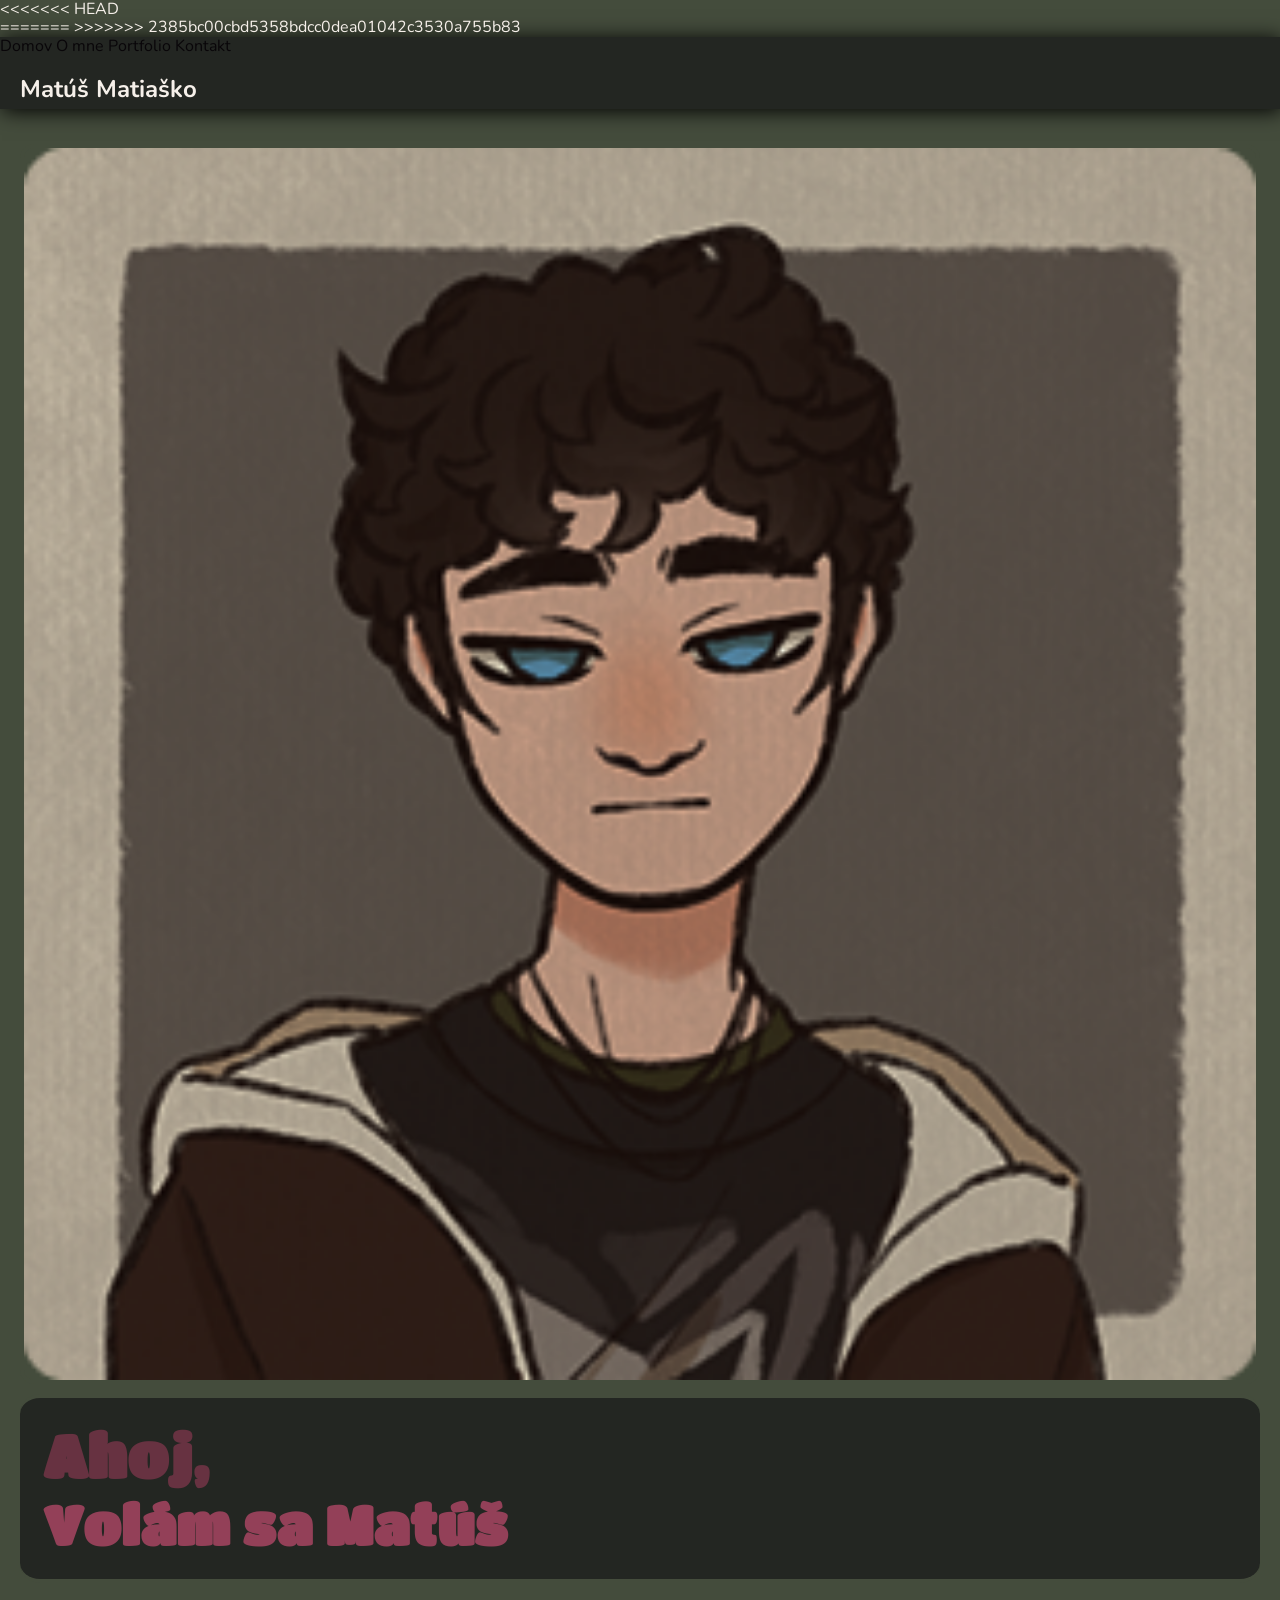
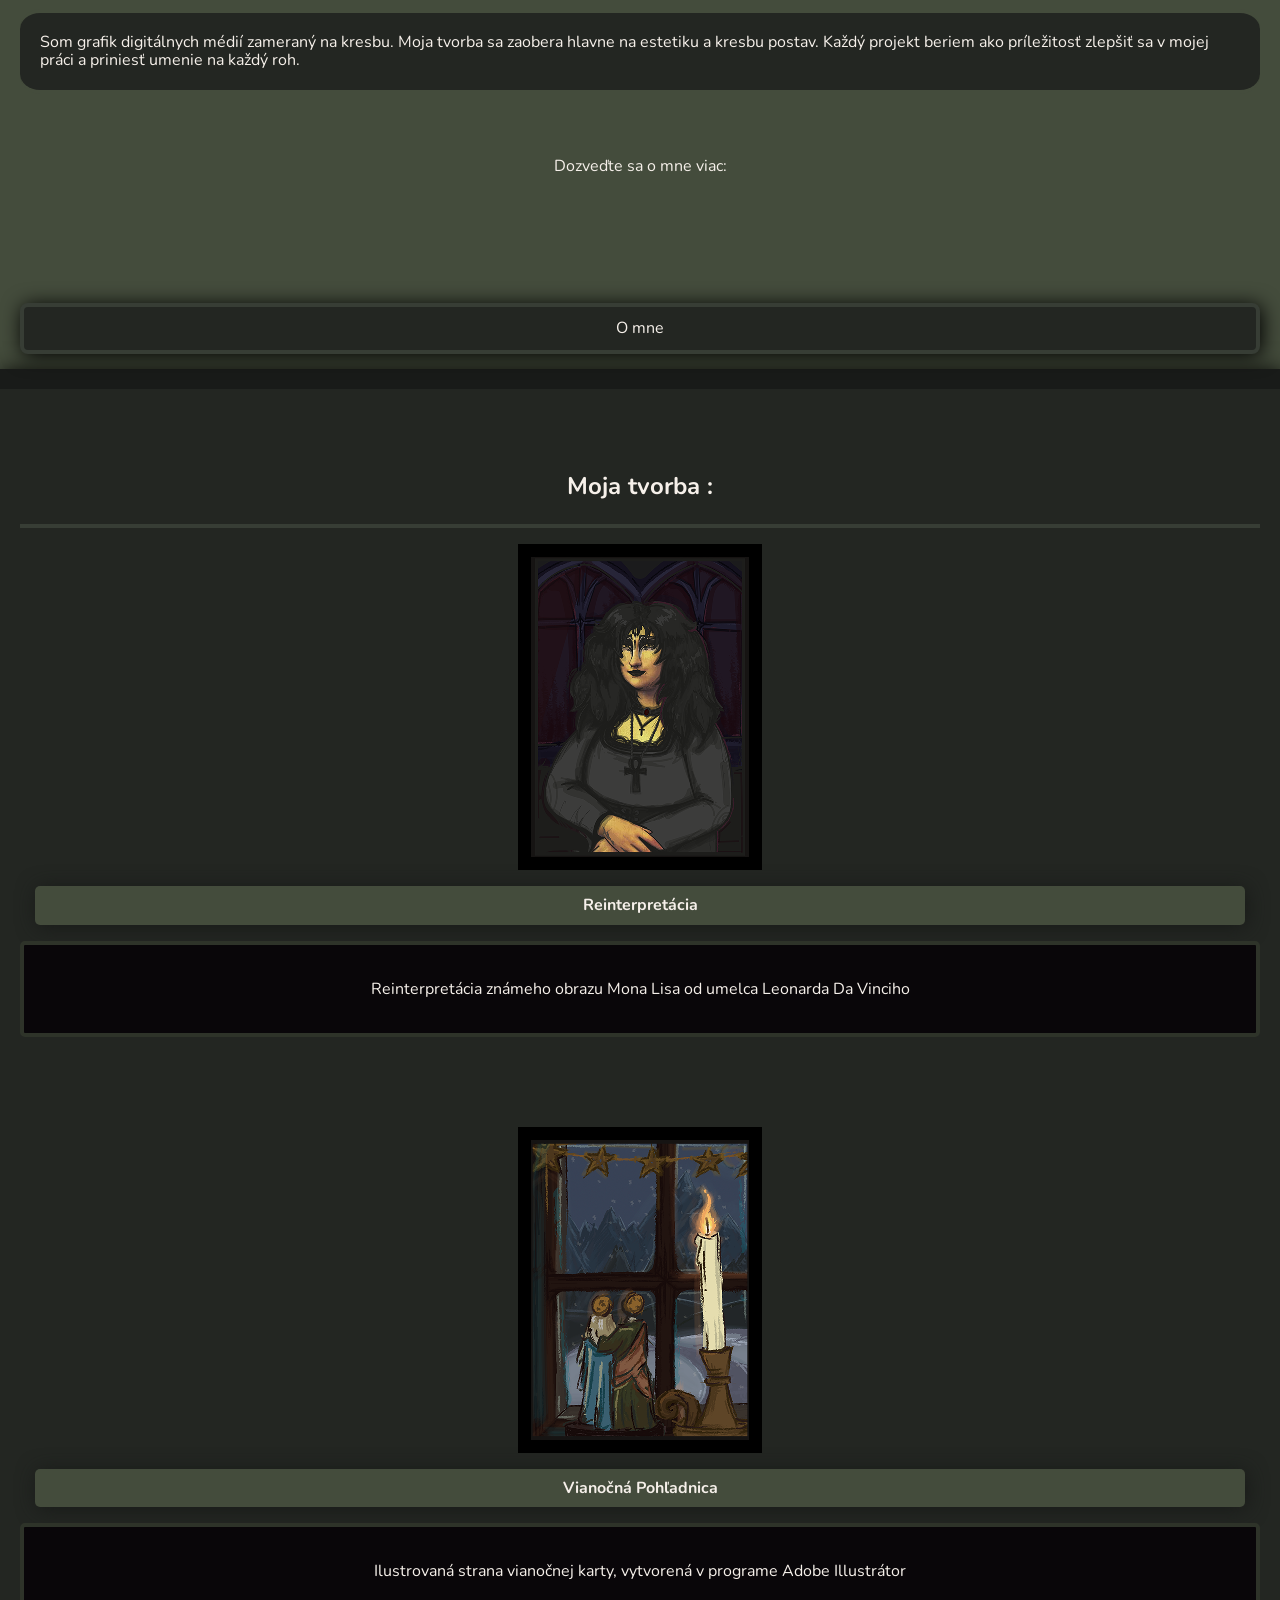
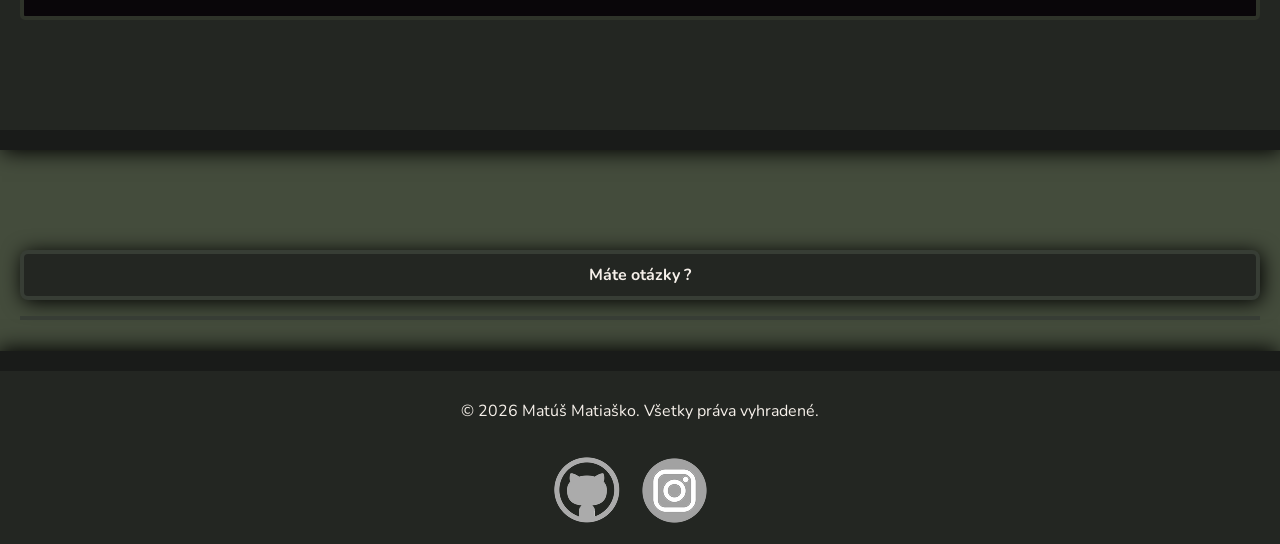
==== index.html @ 7e921ec2 "." ====
<!DOCTYPE html>
<html lang="en">
<head>
    <meta charset="UTF-8">
    <meta name="viewport" content="width=device-width, initial-scale=1.0">
    <title>Portfólio</title>
    <link rel="stylesheet" href="assets/css/style.css">
    <link rel="stylesheet" href="assets/css/normalize.css">
</head>
<body>
<<<<<<< HEAD
<section class="margin_sekcia"></section>
=======

>>>>>>> 2385bc00cbd5358bdcc0dea01042c3530a755b83
<!--=========================================================================-->
    <header>
        <a href="index.html">Domov</a>
        <a href="o_mne.html">O mne</a>
        <a href="portfolio.html">Portfolio</a>
        <a href="kontakt.html">Kontakt</a>
        <h1 class="header_logo">Matúš Matiaško</h1>
    </header>
<!--=========================================================================-->
<!--=========================================================================-->
<section class="margin">
    <section id="sekcia_1">
        <div class="sekcia_1_div">
            
            <img id="pfp" src="assets/images/download20260403190215 2.png" alt="pfp">
            <section class="text_hlavny">
                <h2 class="hlavny_text_1">Ahoj,</h2>
                <h3 class="hlavny_text_2">Volám sa Matúš</h3>
            </section>
            <p class="text_o_mne">Som grafik digitálnych médií zameraný na  kresbu. Moja tvorba sa zaobera hlavne na estetiku a kresbu postav. Každý projekt beriem ako príležitosť zlepšiť sa v mojej práci a priniesť umenie na každý roh.</p>
            
        </div>
    </section>
</section>
    <section class="flex_sekcia">
        <p class="o_mne_text">Dozveďte sa o mne viac:</p>
        <a class="o_mne_button" href="o_mne.html">O mne</a>
    </section>
<!--=========================================================================-->
<!--=========================================================================-->
<section id="sekcia_2">
    <div sekcia_2_div>
        <p id="moja_tvorba"><b>Moja tvorba :</b></p>
        <p class="border_bottom"></p>
        <img class="text_obrazok" src="assets/images/2 2.png" alt="">
        <p class="P_text_nadpis"><b>Reinterpretácia</b></p>
        <p class="P_text">Reinterpretácia známeho obrazu Mona Lisa od umelca Leonarda Da Vinciho</p>
        <img class="text_obrazok" src="assets/images/3 2.png" alt="">
        <p class="P_text_nadpis"><b>Vianočná Pohľadnica</b></p>
        <p class="P_text">Ilustrovaná strana vianočnej karty, vytvorená v programe Adobe Illustrátor</p>
    </div>
</section>
<!--=========================================================================-->
<!--=========================================================================-->
<section class="flex_sekcia">
    <a id="otazky" href="kontakt.html"><b>Máte otázky ?</b></a>
    <p class="border_bottom"></p>
</section>
<!--=========================================================================-->
<!--=========================================================================-->
    <footer>
        <p id="copyright">© 2026 Matúš Matiaško. Všetky práva vyhradené.</p>
        <class id="footer_imgs">
            <img src="assets/images/image 8.png" alt="">
            <img src="assets/images/instagram-logo-instagram-icon-transparent-free-png 2.png" alt="">
        </class>
    </footer>
<!--=========================================================================-->
<!--=========================================================================-->
</body>
</html>
---- assets/css/style.css ----
@import url('https://fonts.googleapis.com/css2?family=Nunito:ital,wght@0,200..1000;1,200..1000&family=Titan+One&display=swap');
/*============================================================================*/
:root{
    --farba_textu:          #F6F0EA;
    --farba_pozadia:        #090609;
    --farba_primarna:       #444C3C;
    --farba_primarna_2:     #5A6A58;
    --farba_primarna_3:     #232622;
    --farba_akcent:         #673241;
    --farba_akcent_2:       #934058;
    --farba_border:         #2e3329;
}
/*============================================================================*/
body{
    background-color: var(--farba_pozadia);
    color: var(--farba_textu);
    font-family: Nunito;
    margin: 0px;
}
.margin{
    margin: 20px;
}

.header_logo{
    font-family: Nunito;
    margin-bottom: 2px;
    font-size: x-large;
    padding: 5px;
    padding-left: 20px;

}
a{
    text-decoration: none;
    color: var(--farba_pozadia);
    font-family: Nunito;
}
header{
    background-color: var(--farba_primarna_3);
    margin: 0px;
    box-shadow: 2px 2px 20px black;
}
/*============================================================================*/
.sekcia_1_div{
    display: flex;
    flex-direction: column;
    border-bottom: var(--farba_primarna) 4px solid;
}
#pfp{
    margin-top: 15px;
    border: var(--farba_primarna) 4px solid;
    border-radius: 14px;
}
.text_hlavny{
    margin-top: 10px;
    margin-bottom: 10px;
    border-radius: 20px;
    padding: 20px;
    background-color: var(--farba_primarna_3);
    border-top: var(--farba_primarna) solid 4px;
    border-bottom: var(--farba_primarna) 4px solid;
}
.hlavny_text_1{
    color: var(--farba_akcent);
    font-family: Titan One;
    font-size: 60px;
    margin: 3px;
}
.hlavny_text_2{
    color: var(--farba_akcent_2);
    font-family: Titan One;
    font-size: 55px;
    margin: 3px;
}
.text_o_mne{
    background-color: var(--farba_primarna_3);
    padding: 20px;
    border-radius: 20px;
    margin-bottom: 15px;
    border-top: var(--farba_primarna) solid 4px;
    border-bottom: var(--farba_primarna) 4px solid;
}
.o_mne_text{
    padding: 8px;  
    text-align: center;
    border-bottom: var(--farba_primarna) 4px solid;

}
.o_mne_button{
    color: var(--farba_textu);
    text-align: center;
    background-color: var(--farba_primarna_3);
    border: 4px solid #373D35;
    padding: 12px;
    margin-bottom: 15px;
    border-radius: 8px;
    display: inline-block;
    margin-top: 100px;
    box-shadow: 2px 2px 20px black;
}
/*============================================================================*/
/*============================================================================*/
#moja_tvorba{
    padding-top: 40px;
    text-align: center;
    font-size: x-large;
}
#sekcia_2{
    border-top: #191b19 solid 20px;
    background-color: var(--farba_primarna_3);
    padding: 20px;
    margin: 0px;
    border-bottom: #191b19 solid 20px;
    box-shadow: 2px 2px 20px black;
}
.P_text{
    text-align: center;
    background-color: var(--farba_pozadia);
    padding: 20px;
    border-radius: 5px;
    padding-top: 35px;
    padding-bottom: 35px;
    border: var(--farba_border) solid 4px;
    margin-bottom: 90px;
}
.P_text_nadpis{
    text-align: center;
    align-items: center;
    background-color: var(--farba_primarna);
    padding: 10px;
    border-radius: 5px;
    margin-left: 15px;
    margin-right: 15px;
    box-shadow: 2px 2px 20px #181a18;
}
.text_obrazok{
    display: block;
    margin-left: auto;
    margin-right: auto;
}
/*============================================================================*/
/*============================================================================*/
#otazky{
    color: var(--farba_textu);
    text-align: center;
    background-color: var(--farba_primarna_3);
    border: 4px solid #373D35;
    padding: 12px;
    border-radius: 8px;
    display: inline-block;
    margin-top: 100px;
    box-shadow: 2px 2px 20px black;
}
/*============================================================================*/
/*============================================================================*/
footer{
    border-top: #191b19 solid 20px;
    margin-top: 15px;
    background-color: var(--farba_primarna_3);
    box-shadow: -2px -2px 20px black;
}
#copyright{
    color: var(--farba_textu);
    text-align: center;
    margin-left: 20px;
    margin-right: 20px;
    padding-top: 15px;
}
#footer_imgs{
    display: flex;
    flex-direction: row;
    justify-content: center;
    align-items: center;
}
/*============================================================================*/
/*============================================================================*/










.border_bottom{
    border-bottom: 4px solid #373D35;
}
.flex_sekcia{
    display: flex;
    flex-direction: column;
    margin-left: 20px;
    margin-right: 20px;
}








@media (min-width: 768px) {
body{
background-color: #444C3C;
}



}
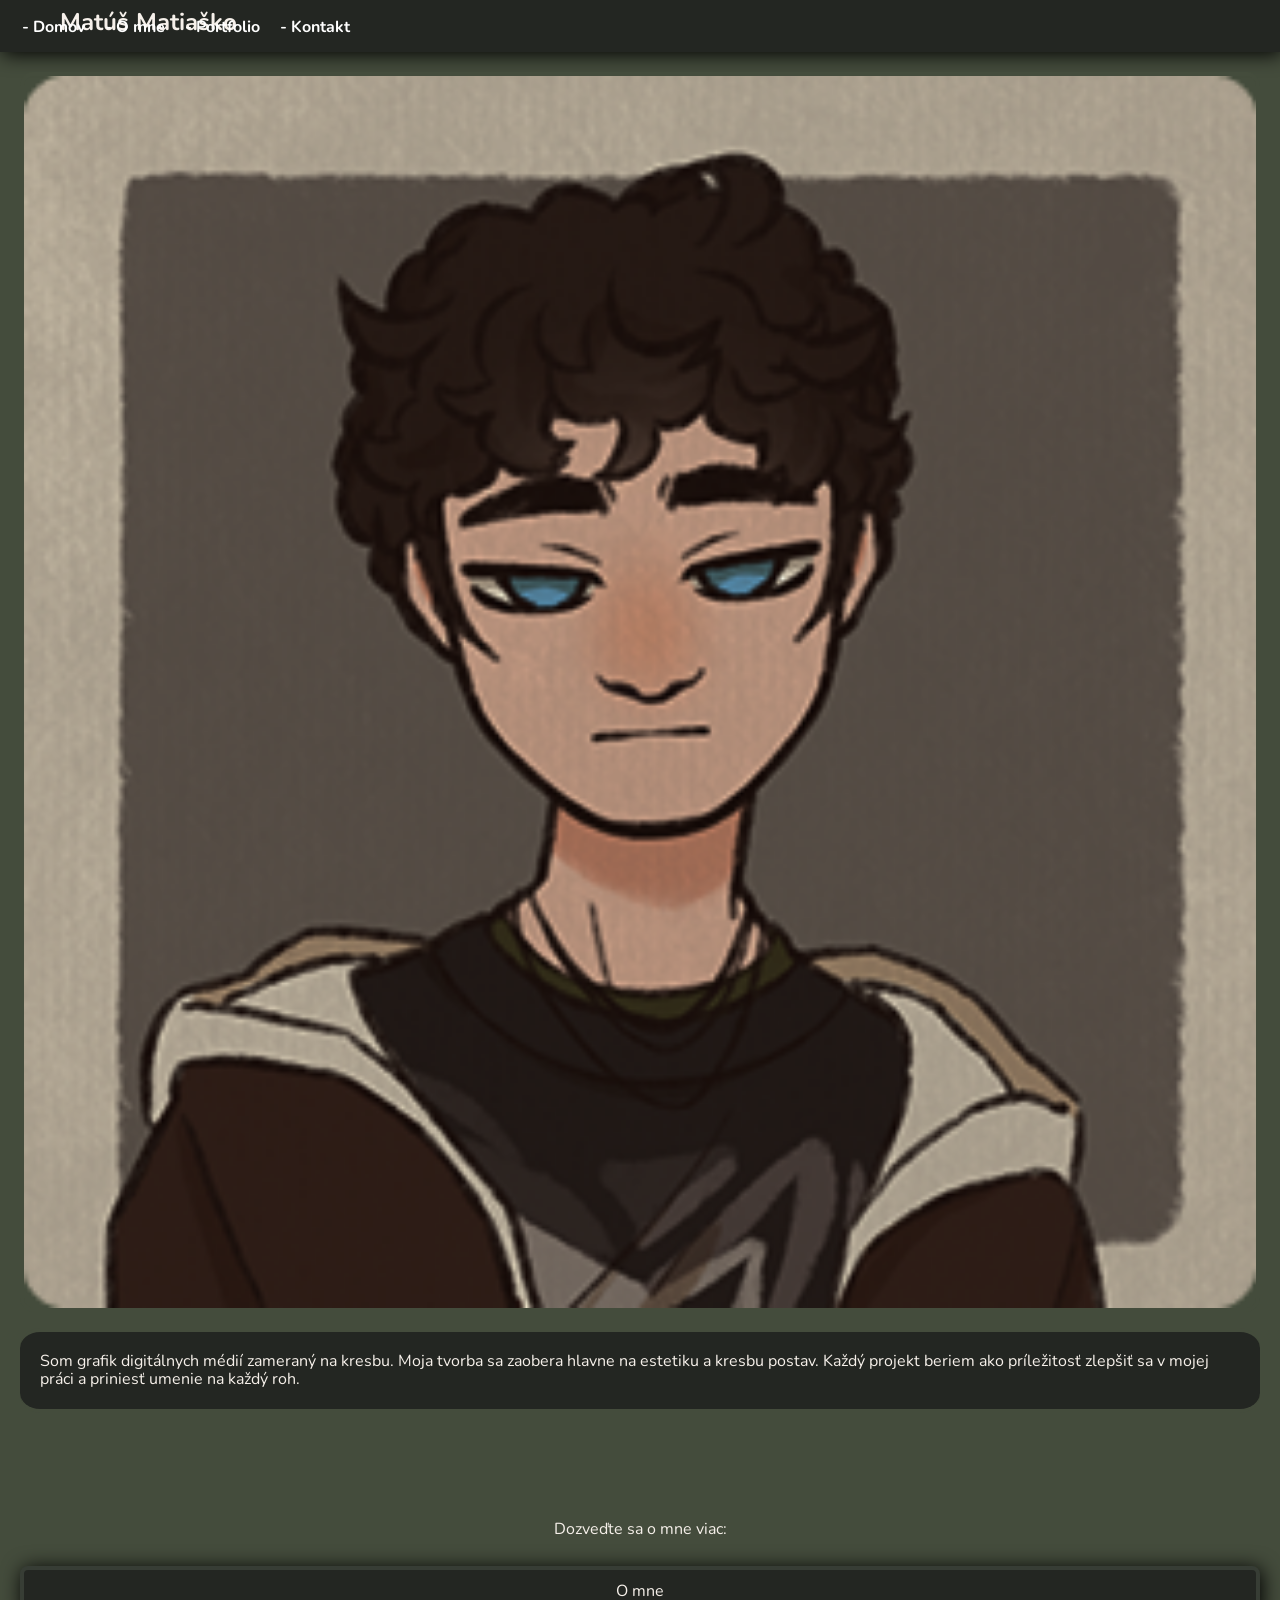
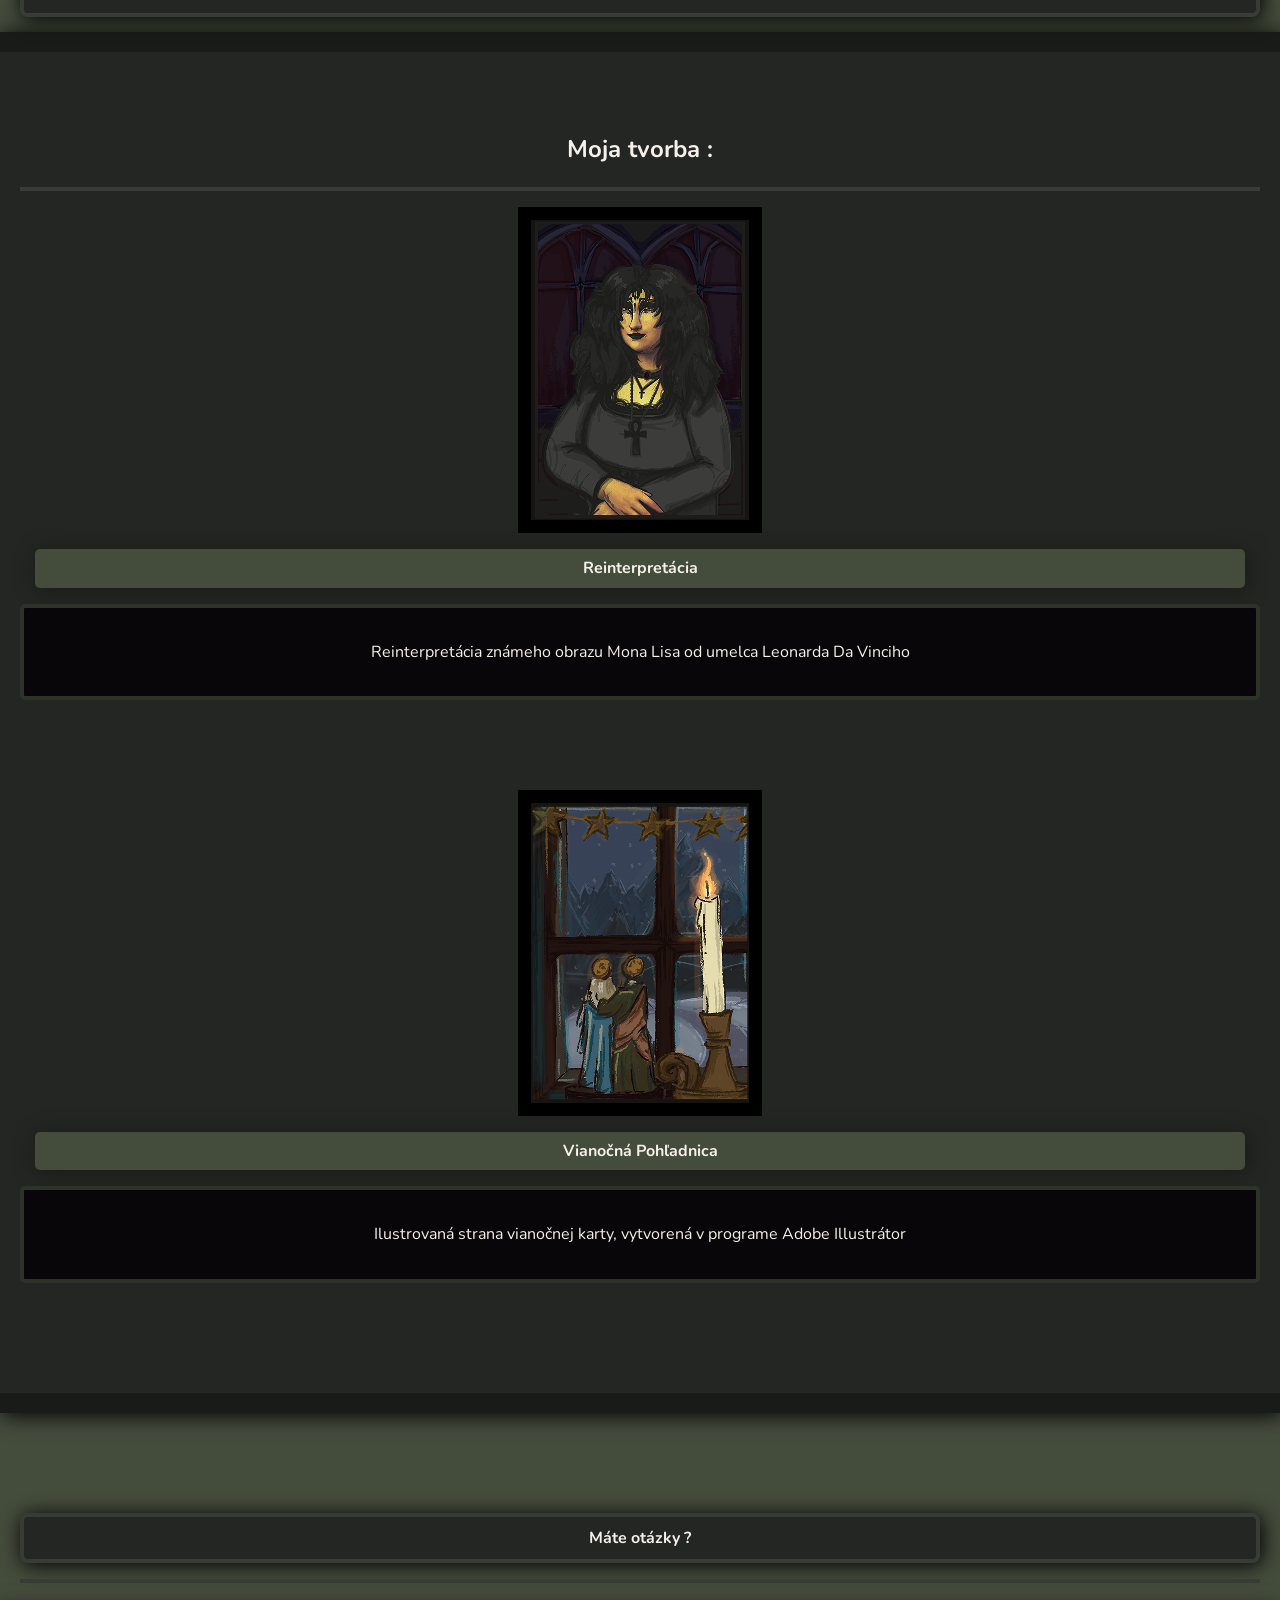
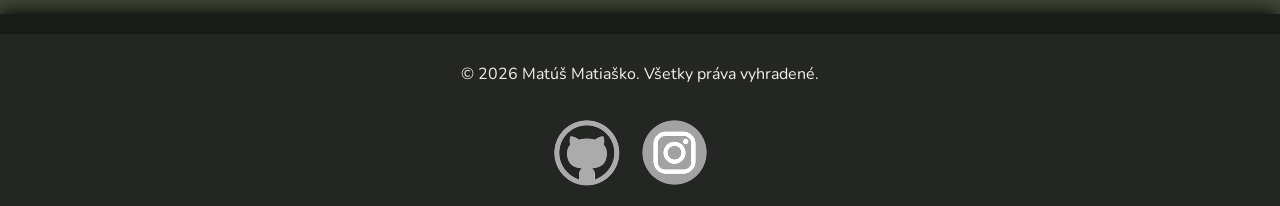
==== commit e6016650: "." ====
--- a/index.html
+++ b/index.html
@@ -8,32 +8,37 @@
     <link rel="stylesheet" href="assets/css/normalize.css">
 </head>
 <body>
-<<<<<<< HEAD
-<section class="margin_sekcia"></section>
-=======
-
->>>>>>> 2385bc00cbd5358bdcc0dea01042c3530a755b83
+<!--=========================================================================-->
 <!--=========================================================================-->
     <header>
-        <a href="index.html">Domov</a>
-        <a href="o_mne.html">O mne</a>
-        <a href="portfolio.html">Portfolio</a>
-        <a href="kontakt.html">Kontakt</a>
-        <h1 class="header_logo">Matúš Matiaško</h1>
+        <nav>
+            <div class="menu-btn" id="menuBtn">
+              ☰
+            </div>
+            <div class="menu" id="menu">
+                <a href="index.html"><b>- Domov</b></a>
+                <a href="o_mne.html"><b>- O mne</b></a>
+                <a href="portfolio.html"><b>- Portfolio</b></a>
+                <a href="kontakt.html"><b>- Kontakt</b></a>
+            </div>
+        </nav>
+    <script>
+        const menuBtn = document.getElementById("menuBtn");
+        const menu = document.getElementById("menu");
+
+        menuBtn.addEventListener("click", () => {
+          menu.classList.toggle("active");
+        });
+    </script>
+    <h1 class="header_logo">Matúš Matiaško</h1>
     </header>
 <!--=========================================================================-->
 <!--=========================================================================-->
 <section class="margin">
     <section id="sekcia_1">
         <div class="sekcia_1_div">
-            
             <img id="pfp" src="assets/images/download20260403190215 2.png" alt="pfp">
-            <section class="text_hlavny">
-                <h2 class="hlavny_text_1">Ahoj,</h2>
-                <h3 class="hlavny_text_2">Volám sa Matúš</h3>
-            </section>
             <p class="text_o_mne">Som grafik digitálnych médií zameraný na  kresbu. Moja tvorba sa zaobera hlavne na estetiku a kresbu postav. Každý projekt beriem ako príležitosť zlepšiť sa v mojej práci a priniesť umenie na každý roh.</p>
-            
         </div>
     </section>
 </section>
--- a/assets/css/style.css
+++ b/assets/css/style.css
@@ -11,6 +11,57 @@
     --farba_border:         #2e3329;
 }
 /*============================================================================*/
+    nav {
+      padding: 10px 20px;
+      position: relative;
+      margin-left: 2px;
+    }
+
+    /* Hamburger button */
+    .menu-btn {
+      font-size: 30px;
+      color: white;
+      cursor: pointer;
+      display: none;
+    }
+
+    /* Navigation links */
+    .menu {
+      display: flex;
+      gap: 20px;
+    }
+
+    .menu a {
+      color: white;
+      text-decoration: none;
+    }
+
+    /* Mobile styles */
+    @media (max-width: 768px) {
+      .menu-btn {
+        display: block;
+      }
+
+      .menu {
+        display: none;
+        flex-direction: column;
+        background: #333;
+        position: absolute;
+        top: 60px;
+        left: 0;
+        width: 100%;
+        padding: 10px 0;
+      }
+
+      .menu.active {
+        display: flex;
+      }
+
+      .menu a {
+        padding: 10px 20px;
+      }
+    }
+/*============================================================================*/
 body{
     background-color: var(--farba_pozadia);
     color: var(--farba_textu);
@@ -26,7 +77,9 @@
     margin-bottom: 2px;
     font-size: x-large;
     padding: 5px;
-    padding-left: 20px;
+    padding-left: 30px;
+    margin-top: -42px;
+    margin-left: 30px;
 
 }
 a{
@@ -38,7 +91,9 @@
     background-color: var(--farba_primarna_3);
     margin: 0px;
     box-shadow: 2px 2px 20px black;
-}
+    padding-bottom: 8px;
+    padding-top:8px;
+    }
 /*============================================================================*/
 .sekcia_1_div{
     display: flex;
@@ -46,30 +101,8 @@
     border-bottom: var(--farba_primarna) 4px solid;
 }
 #pfp{
-    margin-top: 15px;
     border: var(--farba_primarna) 4px solid;
     border-radius: 14px;
-}
-.text_hlavny{
-    margin-top: 10px;
-    margin-bottom: 10px;
-    border-radius: 20px;
-    padding: 20px;
-    background-color: var(--farba_primarna_3);
-    border-top: var(--farba_primarna) solid 4px;
-    border-bottom: var(--farba_primarna) 4px solid;
-}
-.hlavny_text_1{
-    color: var(--farba_akcent);
-    font-family: Titan One;
-    font-size: 60px;
-    margin: 3px;
-}
-.hlavny_text_2{
-    color: var(--farba_akcent_2);
-    font-family: Titan One;
-    font-size: 55px;
-    margin: 3px;
 }
 .text_o_mne{
     background-color: var(--farba_primarna_3);
@@ -80,6 +113,7 @@
     border-bottom: var(--farba_primarna) 4px solid;
 }
 .o_mne_text{
+    margin-top: 60px;
     padding: 8px;  
     text-align: center;
     border-bottom: var(--farba_primarna) 4px solid;
@@ -94,7 +128,6 @@
     margin-bottom: 15px;
     border-radius: 8px;
     display: inline-block;
-    margin-top: 100px;
     box-shadow: 2px 2px 20px black;
 }
 /*============================================================================*/
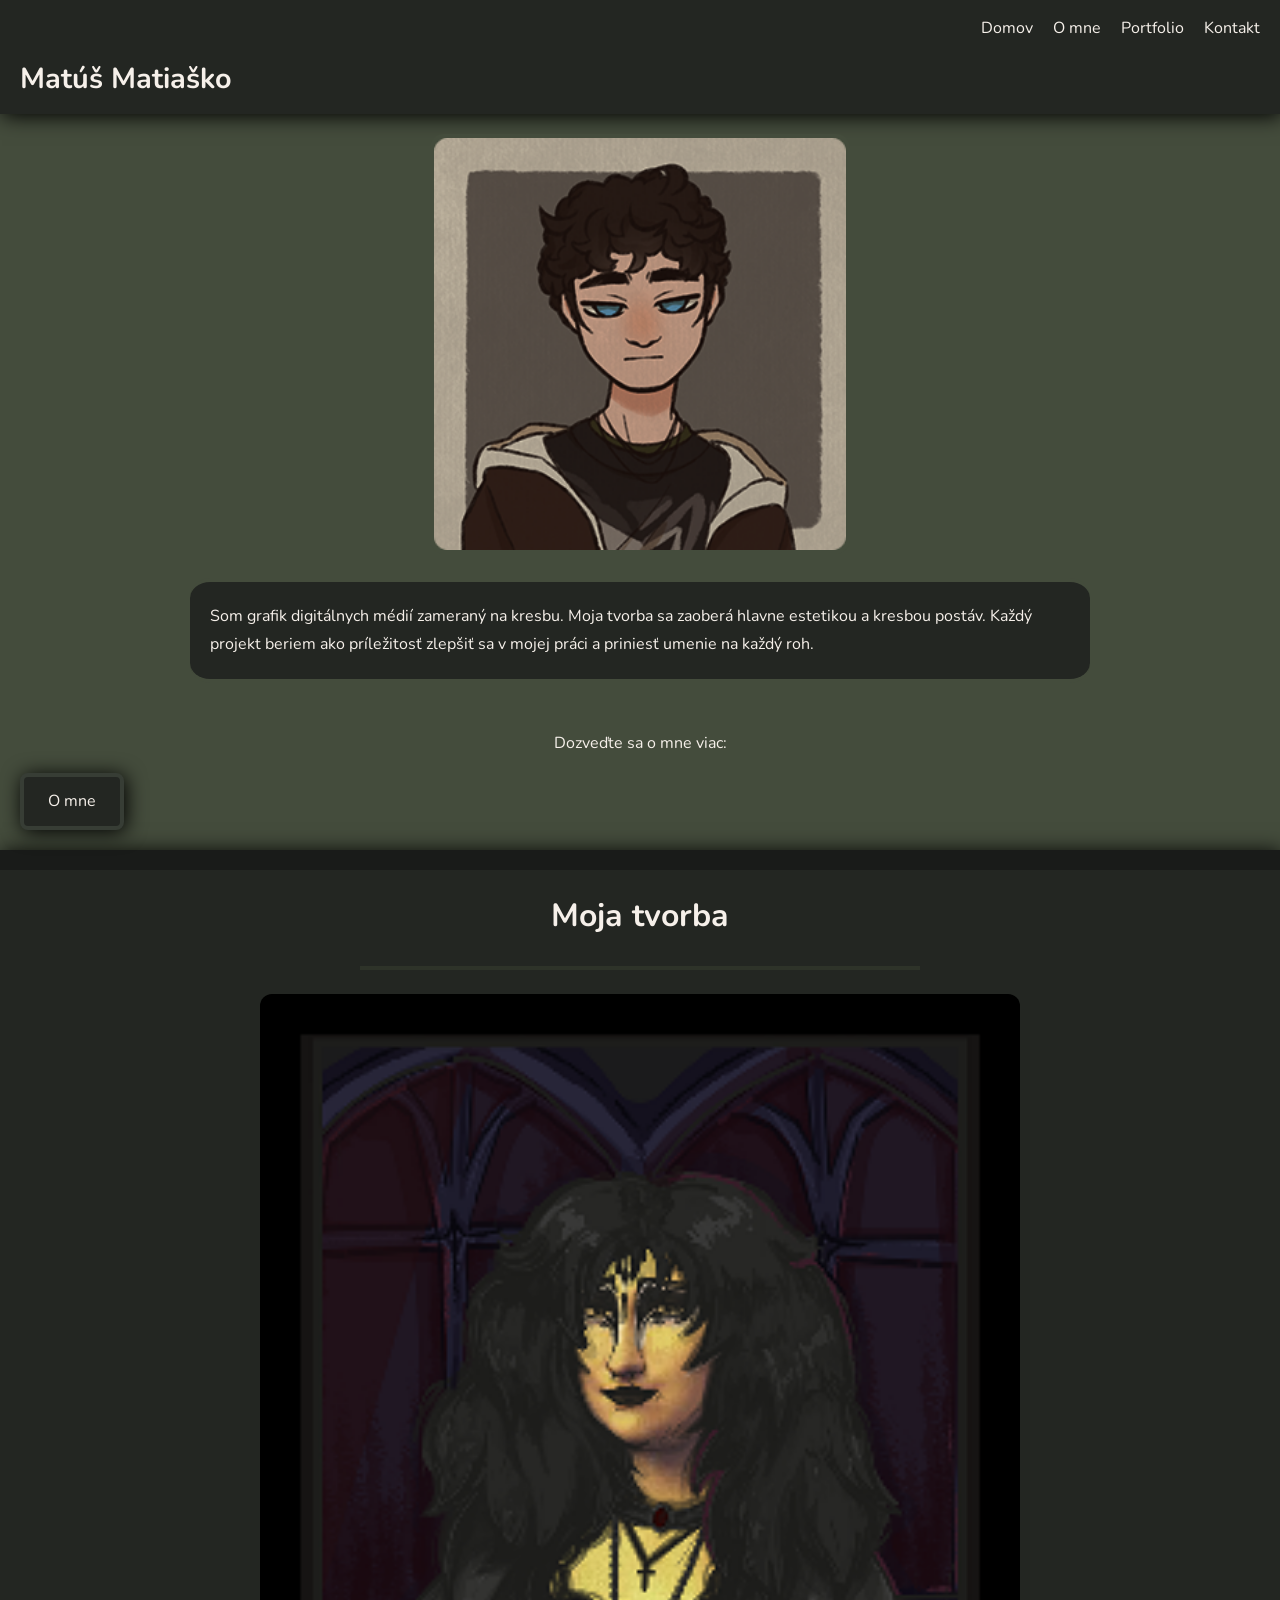
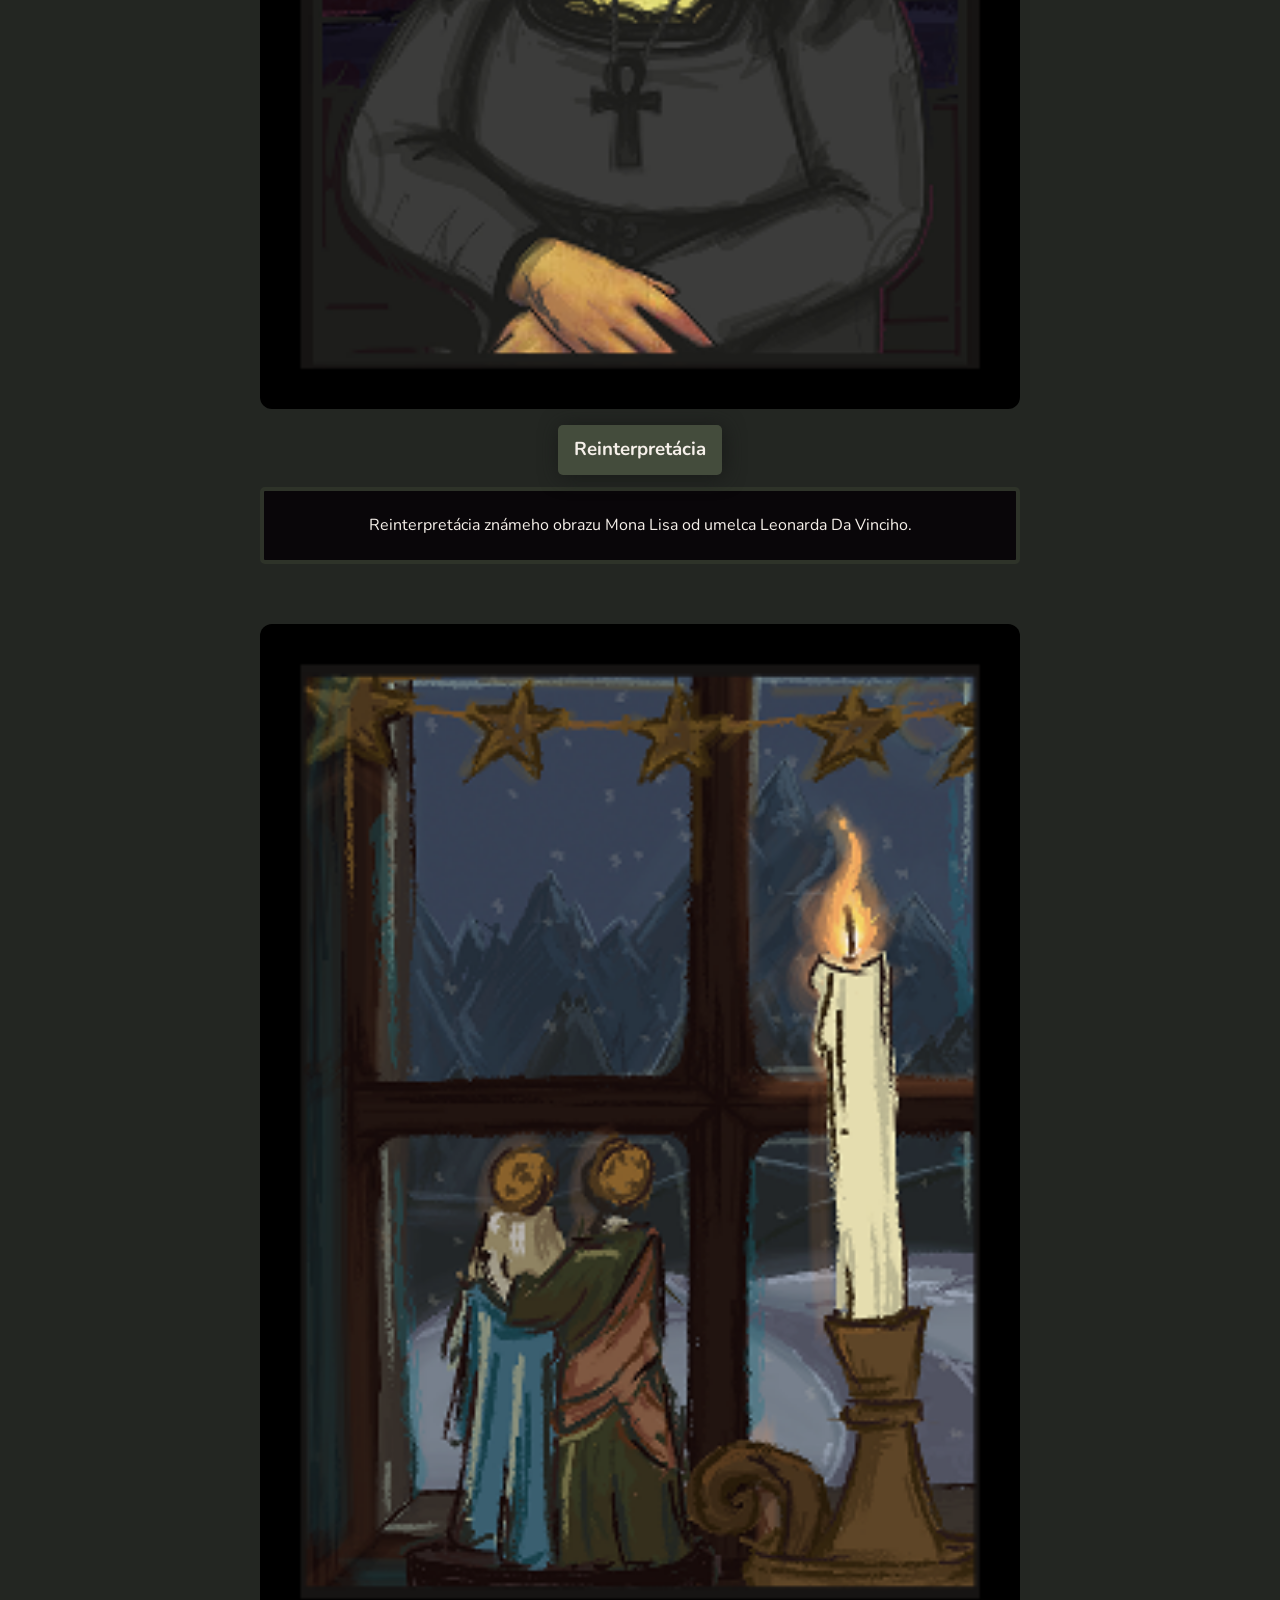
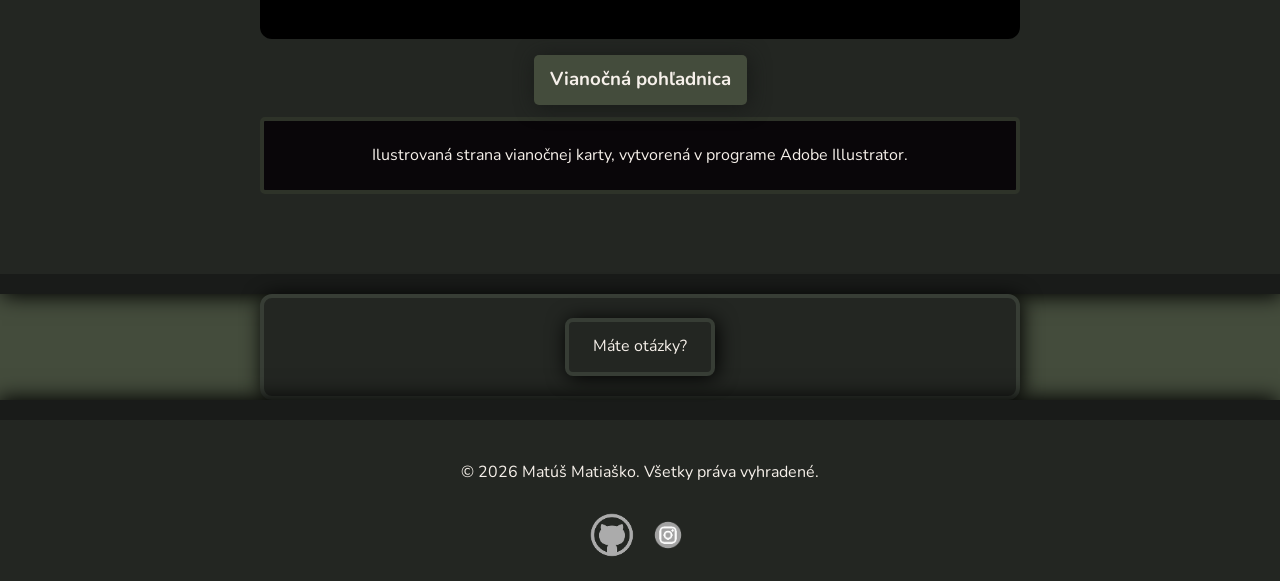
==== commit 9baa9059: "." ====
--- a/index.html
+++ b/index.html
@@ -10,70 +10,66 @@
 <body>
 <!--=========================================================================-->
 <!--=========================================================================-->
-    <header>
-        <nav>
-            <div class="menu-btn" id="menuBtn">
-              ☰
-            </div>
-            <div class="menu" id="menu">
-                <a href="index.html"><b>- Domov</b></a>
-                <a href="o_mne.html"><b>- O mne</b></a>
-                <a href="portfolio.html"><b>- Portfolio</b></a>
-                <a href="kontakt.html"><b>- Kontakt</b></a>
-            </div>
-        </nav>
-    <script>
-        const menuBtn = document.getElementById("menuBtn");
-        const menu = document.getElementById("menu");
+<header class="page-header">
+    <nav class="page-header__nav">
+        <div class="page-header__menu-btn" id="menuBtn">☰</div>
+        <div class="page-header__menu" id="menu">
+            <a href="index.html">Domov</a>
+            <a href="o_mne.html">O mne</a>
+            <a href="portfolio.html">Portfolio</a>
+            <a href="kontakt.html">Kontakt</a>
+        </div>
+    </nav>
+    <h1 class="page-header__logo">Matúš Matiaško</h1>
+</header>
+<script>
+    const menuBtn = document.getElementById("menuBtn");
+    const menu = document.getElementById("menu");
 
-        menuBtn.addEventListener("click", () => {
-          menu.classList.toggle("active");
-        });
-    </script>
-    <h1 class="header_logo">Matúš Matiaško</h1>
-    </header>
-<!--=========================================================================-->
-<!--=========================================================================-->
-<section class="margin">
-    <section id="sekcia_1">
-        <div class="sekcia_1_div">
-            <img id="pfp" src="assets/images/download20260403190215 2.png" alt="pfp">
-            <p class="text_o_mne">Som grafik digitálnych médií zameraný na  kresbu. Moja tvorba sa zaobera hlavne na estetiku a kresbu postav. Každý projekt beriem ako príležitosť zlepšiť sa v mojej práci a priniesť umenie na každý roh.</p>
-        </div>
+    menuBtn.addEventListener("click", () => {
+        menu.classList.toggle("active");
+    });
+</script>
+<main>
+    <section class="section section--hero">
+        <img class="hero__image" src="assets/images/download20260403190215 2.png" alt="Portrét Matúša Matiaška">
+        <p class="hero__description">Som grafik digitálnych médií zameraný na kresbu. Moja tvorba sa zaoberá hlavne estetikou a kresbou postáv. Každý projekt beriem ako príležitosť zlepšiť sa v mojej práci a priniesť umenie na každý roh.</p>
     </section>
-</section>
-    <section class="flex_sekcia">
-        <p class="o_mne_text">Dozveďte sa o mne viac:</p>
-        <a class="o_mne_button" href="o_mne.html">O mne</a>
+    <section class="section section--cta">
+        <p class="section__text">Dozveďte sa o mne viac:</p>
+        <a class="hero__button" href="o_mne.html">O mne</a>
     </section>
 <!--=========================================================================-->
 <!--=========================================================================-->
-<section id="sekcia_2">
-    <div sekcia_2_div>
-        <p id="moja_tvorba"><b>Moja tvorba :</b></p>
-        <p class="border_bottom"></p>
-        <img class="text_obrazok" src="assets/images/2 2.png" alt="">
-        <p class="P_text_nadpis"><b>Reinterpretácia</b></p>
-        <p class="P_text">Reinterpretácia známeho obrazu Mona Lisa od umelca Leonarda Da Vinciho</p>
-        <img class="text_obrazok" src="assets/images/3 2.png" alt="">
-        <p class="P_text_nadpis"><b>Vianočná Pohľadnica</b></p>
-        <p class="P_text">Ilustrovaná strana vianočnej karty, vytvorená v programe Adobe Illustrátor</p>
-    </div>
-</section>
+<section class="section section--portfolio">
+        <h2 class="section-title">Moja tvorba</h2>
+        <div class="u-border-bottom"></div>
+        <article class="portfolio__item">
+            <img class="portfolio__image" src="assets/images/2 2.png" alt="Reinterpretácia Mona Lisy">
+            <h3 class="portfolio__item-title">Reinterpretácia</h3>
+            <p class="portfolio__item-description">Reinterpretácia známeho obrazu Mona Lisa od umelca Leonarda Da Vinciho.</p>
+        </article>
+        <article class="portfolio__item">
+            <img class="portfolio__image" src="assets/images/3 2.png" alt="Vianočná pohľadnica">
+            <h3 class="portfolio__item-title">Vianočná pohľadnica</h3>
+            <p class="portfolio__item-description">Ilustrovaná strana vianočnej karty, vytvorená v programe Adobe Illustrator.</p>
+        </article>
+    </section>
 <!--=========================================================================-->
 <!--=========================================================================-->
-<section class="flex_sekcia">
-    <a id="otazky" href="kontakt.html"><b>Máte otázky ?</b></a>
-    <p class="border_bottom"></p>
-</section>
+    <section class="section section--contact u-text-center">
+        <a class="hero__button" href="kontakt.html">Máte otázky?</a>
+    </section>
 <!--=========================================================================-->
 <!--=========================================================================-->
-    <footer>
-        <p id="copyright">© 2026 Matúš Matiaško. Všetky práva vyhradené.</p>
-        <class id="footer_imgs">
-            <img src="assets/images/image 8.png" alt="">
-            <img src="assets/images/instagram-logo-instagram-icon-transparent-free-png 2.png" alt="">
-        </class>
+    <footer class="footer">
+        <div class="footer__inner">
+            <p>© 2026 Matúš Matiaško. Všetky práva vyhradené.</p>
+            <div class="footer__links">
+                <img src="assets/images/image 8.png" alt="Odkaz na web">
+                <img src="assets/images/instagram-logo-instagram-icon-transparent-free-png 2.png" alt="Instagram ikona">
+            </div>
+        </div>
     </footer>
 <!--=========================================================================-->
 <!--=========================================================================-->
--- a/assets/css/style.css
+++ b/assets/css/style.css
@@ -1,5 +1,4 @@
 @import url('https://fonts.googleapis.com/css2?family=Nunito:ital,wght@0,200..1000;1,200..1000&family=Titan+One&display=swap');
-/*============================================================================*/
 :root{
     --farba_textu:          #F6F0EA;
     --farba_pozadia:        #090609;
@@ -8,223 +7,454 @@
     --farba_primarna_3:     #232622;
     --farba_akcent:         #673241;
     --farba_akcent_2:       #934058;
+    --farba_akcent_3:       #3a1e26;
     --farba_border:         #2e3329;
 }
-/*============================================================================*/
-    nav {
-      padding: 10px 20px;
-      position: relative;
-      margin-left: 2px;
-    }
-
-    /* Hamburger button */
-    .menu-btn {
-      font-size: 30px;
-      color: white;
-      cursor: pointer;
-      display: none;
-    }
-
-    /* Navigation links */
-    .menu {
-      display: flex;
-      gap: 20px;
-    }
-
-    .menu a {
-      color: white;
-      text-decoration: none;
-    }
-
-    /* Mobile styles */
-    @media (max-width: 768px) {
-      .menu-btn {
+
+*{
+    box-sizing: border-box;
+}
+
+body{
+    background-color: var(--farba_pozadia);
+    color: var(--farba_textu);
+    font-family: 'Nunito', sans-serif;
+    margin: 0;
+    line-height: 1.6;
+}
+
+a{
+    color: var(--farba_textu);
+    text-decoration: none;
+}
+
+a:hover{
+    color: var(--farba_pozadia);
+    background-color: var(--farba_primarna_2);
+}
+
+.page-header{
+    background-color: var(--farba_primarna_3);
+    box-shadow: 2px 2px 20px black;
+    margin: 0;
+    padding: 12px 0;
+}
+
+.page-header__nav{
+    display: flex;
+    justify-content: flex-end;
+    gap: 20px;
+    padding: 0 20px;
+    position: relative;
+}
+
+.page-header__menu-btn{
+    display: none;
+    font-size: 30px;
+    color: var(--farba_textu);
+    cursor: pointer;
+}
+
+.page-header__menu{
+    display: flex;
+    gap: 20px;
+}
+
+.page-header__menu a{
+    color: var(--farba_textu);
+    padding: 4px 0;
+    transition: background-color 0.2s ease, color 0.2s ease;
+}
+
+.page-header__menu a:hover{
+    color: var(--farba_pozadia);
+    background-color: var(--farba_primarna_2);
+    border-radius: 8px;
+    padding: 8px 12px;
+}
+
+.page-header__logo{
+    font-family: 'Nunito', sans-serif;
+    font-size: 1.8rem;
+    margin: 10px 20px 0;
+}
+
+.section{
+    margin: 20px;
+}
+
+.section-title{
+    font-size: 2rem;
+    text-align: center;
+    margin: 0 0 16px;
+}
+
+.section__text{
+    text-align: center;
+    margin: 0 0 16px;
+}
+
+.section--hero{
+    display: flex;
+    flex-direction: column;
+    gap: 24px;
+    border-bottom: 4px solid var(--farba_primarna);
+    padding-bottom: 24px;
+}
+
+.hero__image{
+    width: 100%;
+    max-width: 420px;
+    border: 4px solid var(--farba_primarna);
+    border-radius: 14px;
+    display: block;
+    margin: 0 auto;
+}
+
+.hero__description{
+    background-color: var(--farba_primarna_3);
+    padding: 20px;
+    border-radius: 20px;
+    border-top: 4px solid var(--farba_primarna);
+    border-bottom: 4px solid var(--farba_primarna);
+    line-height: 1.8;
+    max-width: 900px;
+    margin: 0 auto;
+}
+
+.hero__button,
+.button,
+.contact__button{
+    display: inline-block;
+    margin: 0 auto;
+    padding: 12px 24px;
+    border-radius: 8px;
+    border: 4px solid #373D35;
+    background-color: var(--farba_primarna_3);
+    color: var(--farba_textu);
+    text-align: center;
+    box-shadow: 2px 2px 20px black;
+    transition: background-color 0.2s ease, color 0.2s ease;
+}
+
+.hero__button:hover,
+.button:hover,
+.contact__button:hover{
+    background-color: var(--farba_primarna_2);
+    color: var(--farba_pozadia);
+}
+
+.section--portfolio{
+    border-top: 20px solid #191b19;
+    background-color: var(--farba_primarna_3);
+    padding: 20px;
+    margin: 0;
+    border-bottom: 20px solid #191b19;
+    box-shadow: 2px 2px 20px black;
+}
+
+.portfolio__item{
+    margin-bottom: 60px;
+    text-align: center;
+}
+
+.portfolio__image{
+    display: block;
+    width: 100%;
+    max-width: 760px;
+    margin: 0 auto;
+    border-radius: 12px;
+}
+
+.portfolio__item-title{
+    display: inline-block;
+    background-color: var(--farba_primarna);
+    padding: 10px 16px;
+    border-radius: 5px;
+    margin: 16px auto 12px;
+    box-shadow: 2px 2px 20px #181a18;
+}
+
+.portfolio__item-description{
+    background-color: var(--farba_pozadia);
+    padding: 20px;
+    border-radius: 5px;
+    border: 4px solid var(--farba_border);
+    margin: 0 auto;
+    line-height: 1.8;
+    max-width: 760px;
+}
+
+.section--contact{
+    display: flex;
+    flex-direction: column;
+    gap: 16px;
+    align-items: center;
+    background-color: var(--farba_primarna_3);
+    border: 4px solid #373D35;
+    padding: 20px;
+    border-radius: 12px;
+    box-shadow: 2px 2px 20px black;
+    max-width: 760px;
+    margin: 0 auto;
+}
+
+.contact{
+    width: 100%;
+    display: flex;
+    flex-direction: column;
+    gap: 18px;
+}
+
+.contact__field{
+    display: flex;
+    flex-direction: column;
+    gap: 8px;
+}
+
+.contact__label{
+    font-weight: bold;
+}
+
+.contact__input,
+.contact__textarea{
+    width: 100%;
+    padding: 12px;
+    border-radius: 10px;
+    border: 2px solid #373D35;
+    background-color: var(--farba_pozadia);
+    color: var(--farba_textu);
+    font: inherit;
+}
+
+.contact__textarea{
+    min-height: 140px;
+    resize: vertical;
+}
+
+.skills{
+    display: grid;
+    gap: 20px;
+    max-width: 900px;
+    margin: 0 auto;
+}
+
+.skills__item{
+    display: flex;
+    align-items: center;
+    justify-content: space-between;
+    gap: 18px;
+    background-color: var(--farba_primarna);
+    border-radius: 16px;
+    padding: 16px;
+}
+
+.skills__text{
+    font-weight: bold;
+}
+
+.skills__icon{
+    width: 56px;
+    height: 56px;
+    object-fit: contain;
+    border-radius: 12px;
+    background-color: var(--farba_pozadia);
+    padding: 10px;
+}
+
+.hero__title{
+    margin: 0;
+    font-size: 3rem;
+    font-family: 'Titan One', sans-serif;
+    letter-spacing: 3px;
+    color: var(--farba_akcent);
+    -webkit-text-stroke: 1px var(--farba_akcent_3);
+    text-align: center;
+}
+
+.hero__subtitle{
+    margin: 8px 0 0;
+    font-size: 2.5rem;
+    color: var(--farba_akcent_2);
+    text-align: center;
+}
+
+.footer{
+    border-top: 20px solid #191b19;
+    background-color: var(--farba_primarna_3);
+    box-shadow: -2px -2px 20px black;
+    padding: 24px 0;
+}
+
+.footer__inner{
+    display: flex;
+    flex-direction: column;
+    align-items: center;
+    gap: 12px;
+    margin: 0 20px;
+}
+
+.footer__links{
+    display: flex;
+    gap: 12px;
+    justify-content: center;
+    align-items: center;
+}
+
+.footer__links img{
+    max-height: 44px;
+}
+
+.u-border-bottom{
+    width: 100%;
+    max-width: 560px;
+    height: 4px;
+    background-color: var(--farba_border);
+    margin: 24px auto;
+}
+
+.u-text-center{
+    text-align: center;
+}
+
+@media (max-width: 768px) {
+    .page-header__menu-btn{
         display: block;
-      }
-
-      .menu {
+    }
+
+    .page-header__menu{
         display: none;
         flex-direction: column;
         background: #333;
         position: absolute;
-        top: 60px;
+        top: 56px;
         left: 0;
         width: 100%;
         padding: 10px 0;
-      }
-
-      .menu.active {
+    }
+
+    .page-header__menu.active{
         display: flex;
-      }
-
-      .menu a {
+    }
+
+    .page-header__menu a{
         padding: 10px 20px;
-      }
-    }
-/*============================================================================*/
-body{
-    background-color: var(--farba_pozadia);
-    color: var(--farba_textu);
-    font-family: Nunito;
-    margin: 0px;
-}
-.margin{
-    margin: 20px;
-}
-
-.header_logo{
-    font-family: Nunito;
-    margin-bottom: 2px;
-    font-size: x-large;
-    padding: 5px;
-    padding-left: 30px;
-    margin-top: -42px;
-    margin-left: 30px;
-
-}
-a{
-    text-decoration: none;
-    color: var(--farba_pozadia);
-    font-family: Nunito;
-}
-header{
-    background-color: var(--farba_primarna_3);
-    margin: 0px;
-    box-shadow: 2px 2px 20px black;
-    padding-bottom: 8px;
-    padding-top:8px;
-    }
-/*============================================================================*/
-.sekcia_1_div{
-    display: flex;
-    flex-direction: column;
+    }
+
+    .section{
+        margin: 16px;
+    }
+
+    .section--hero,
+    .section--portfolio,
+    .section--contact{
+        padding: 18px;
+    }
+
+    .hero__image,
+    .portfolio__image{
+        max-width: 100%;
+    }
+
+    .footer__inner{
+        margin: 0 16px;
+    }
+}
+
+}
+.o_mne_text_2{
+    margin-top: 20px;
+    padding: 8px;  
+    text-align: center;
     border-bottom: var(--farba_primarna) 4px solid;
-}
-#pfp{
-    border: var(--farba_primarna) 4px solid;
-    border-radius: 14px;
-}
-.text_o_mne{
-    background-color: var(--farba_primarna_3);
-    padding: 20px;
+    margin-left: 20px;
+    margin-right: 20px;
+}
+.zrucnosti{
+    text-align: center;
+    background-color: var(--farba_primarna);
+    padding: 0px;
     border-radius: 20px;
-    margin-bottom: 15px;
-    border-top: var(--farba_primarna) solid 4px;
-    border-bottom: var(--farba_primarna) 4px solid;
-}
-.o_mne_text{
-    margin-top: 60px;
-    padding: 8px;  
-    text-align: center;
-    border-bottom: var(--farba_primarna) 4px solid;
-
-}
-.o_mne_button{
-    color: var(--farba_textu);
-    text-align: center;
-    background-color: var(--farba_primarna_3);
-    border: 4px solid #373D35;
-    padding: 12px;
-    margin-bottom: 15px;
-    border-radius: 8px;
-    display: inline-block;
-    box-shadow: 2px 2px 20px black;
+    border: var(--farba_primarna_2) solid 4px;
+    margin: 10px;
+    display: flex;
+    flex-direction: row;
+    justify-content: center;
+    align-items: center;
+    margin-left: 20px;
+    margin-right: 20px;
+}
+.ikona_2{
+    margin: 10px
+}
+.zrucnosti_text{
+    padding-left: 10px;
+    margin: 4px;
+}
+.sekcia_zrucnosti{
+    margin-bottom: 20px;
 }
 /*============================================================================*/
 /*============================================================================*/
-#moja_tvorba{
-    padding-top: 40px;
-    text-align: center;
-    font-size: x-large;
-}
-#sekcia_2{
-    border-top: #191b19 solid 20px;
-    background-color: var(--farba_primarna_3);
-    padding: 20px;
-    margin: 0px;
-    border-bottom: #191b19 solid 20px;
-    box-shadow: 2px 2px 20px black;
-}
-.P_text{
-    text-align: center;
-    background-color: var(--farba_pozadia);
-    padding: 20px;
-    border-radius: 5px;
-    padding-top: 35px;
-    padding-bottom: 35px;
+.text_portfolio{
+    text-align: center;
+    font-size: 60px;
+    margin-top: 3px;
+    margin-bottom: 3px;
+    font-family: Titan One;
+    letter-spacing: 3px;
+    color: var(--farba_akcent);
+    -webkit-text-stroke: 1px var(--farba_akcent_3);
+}
+/*============================================================================*/
+/*============================================================================*/
+input , textarea{
+    background-color: var(--farba_pozadia);
     border: var(--farba_border) solid 4px;
-    margin-bottom: 90px;
-}
-.P_text_nadpis{
+    color: var(--farba_textu);
+    margin-left: 20px;
+    width: 96%;
+    height: 40px;
+}
+.text_kontakt{
     text-align: center;
     align-items: center;
     background-color: var(--farba_primarna);
     padding: 10px;
     border-radius: 5px;
-    margin-left: 15px;
-    margin-right: 15px;
     box-shadow: 2px 2px 20px #181a18;
 }
-.text_obrazok{
-    display: block;
-    margin-left: auto;
-    margin-right: auto;
-}
-/*============================================================================*/
-/*============================================================================*/
-#otazky{
-    color: var(--farba_textu);
-    text-align: center;
-    background-color: var(--farba_primarna_3);
-    border: 4px solid #373D35;
-    padding: 12px;
-    border-radius: 8px;
-    display: inline-block;
-    margin-top: 100px;
-    box-shadow: 2px 2px 20px black;
-}
-/*============================================================================*/
-/*============================================================================*/
-footer{
-    border-top: #191b19 solid 20px;
-    margin-top: 15px;
-    background-color: var(--farba_primarna_3);
-    box-shadow: -2px -2px 20px black;
-}
-#copyright{
-    color: var(--farba_textu);
-    text-align: center;
-    margin-left: 20px;
-    margin-right: 20px;
-    padding-top: 15px;
-}
-#footer_imgs{
-    display: flex;
-    flex-direction: row;
-    justify-content: center;
-    align-items: center;
-}
-/*============================================================================*/
-/*============================================================================*/
-
-
-
-
-
-
-
-
-
-
-.border_bottom{
-    border-bottom: 4px solid #373D35;
-}
-.flex_sekcia{
-    display: flex;
-    flex-direction: column;
-    margin-left: 20px;
-    margin-right: 20px;
-}
+textarea{
+    height: 200px;
+}
+button{
+    margin-top: 200px;
+    background-color: var(--farba_pozadia);
+    border: var(--farba_border) solid 4px;
+    color: var(--farba_textu);
+    width: 96%;
+    height: 40px;
+}
+
+button:hover {
+        color: var(--farba_pozadia);
+        background-color: var(--farba_primarna_2);
+}
+
+
+
+
+
+
+
+
+
+
+
+
+
+
+
 
 
 
@@ -240,4 +470,14 @@
 
 
 
-}+}
+
+
+
+
+
+
+
+
+
+
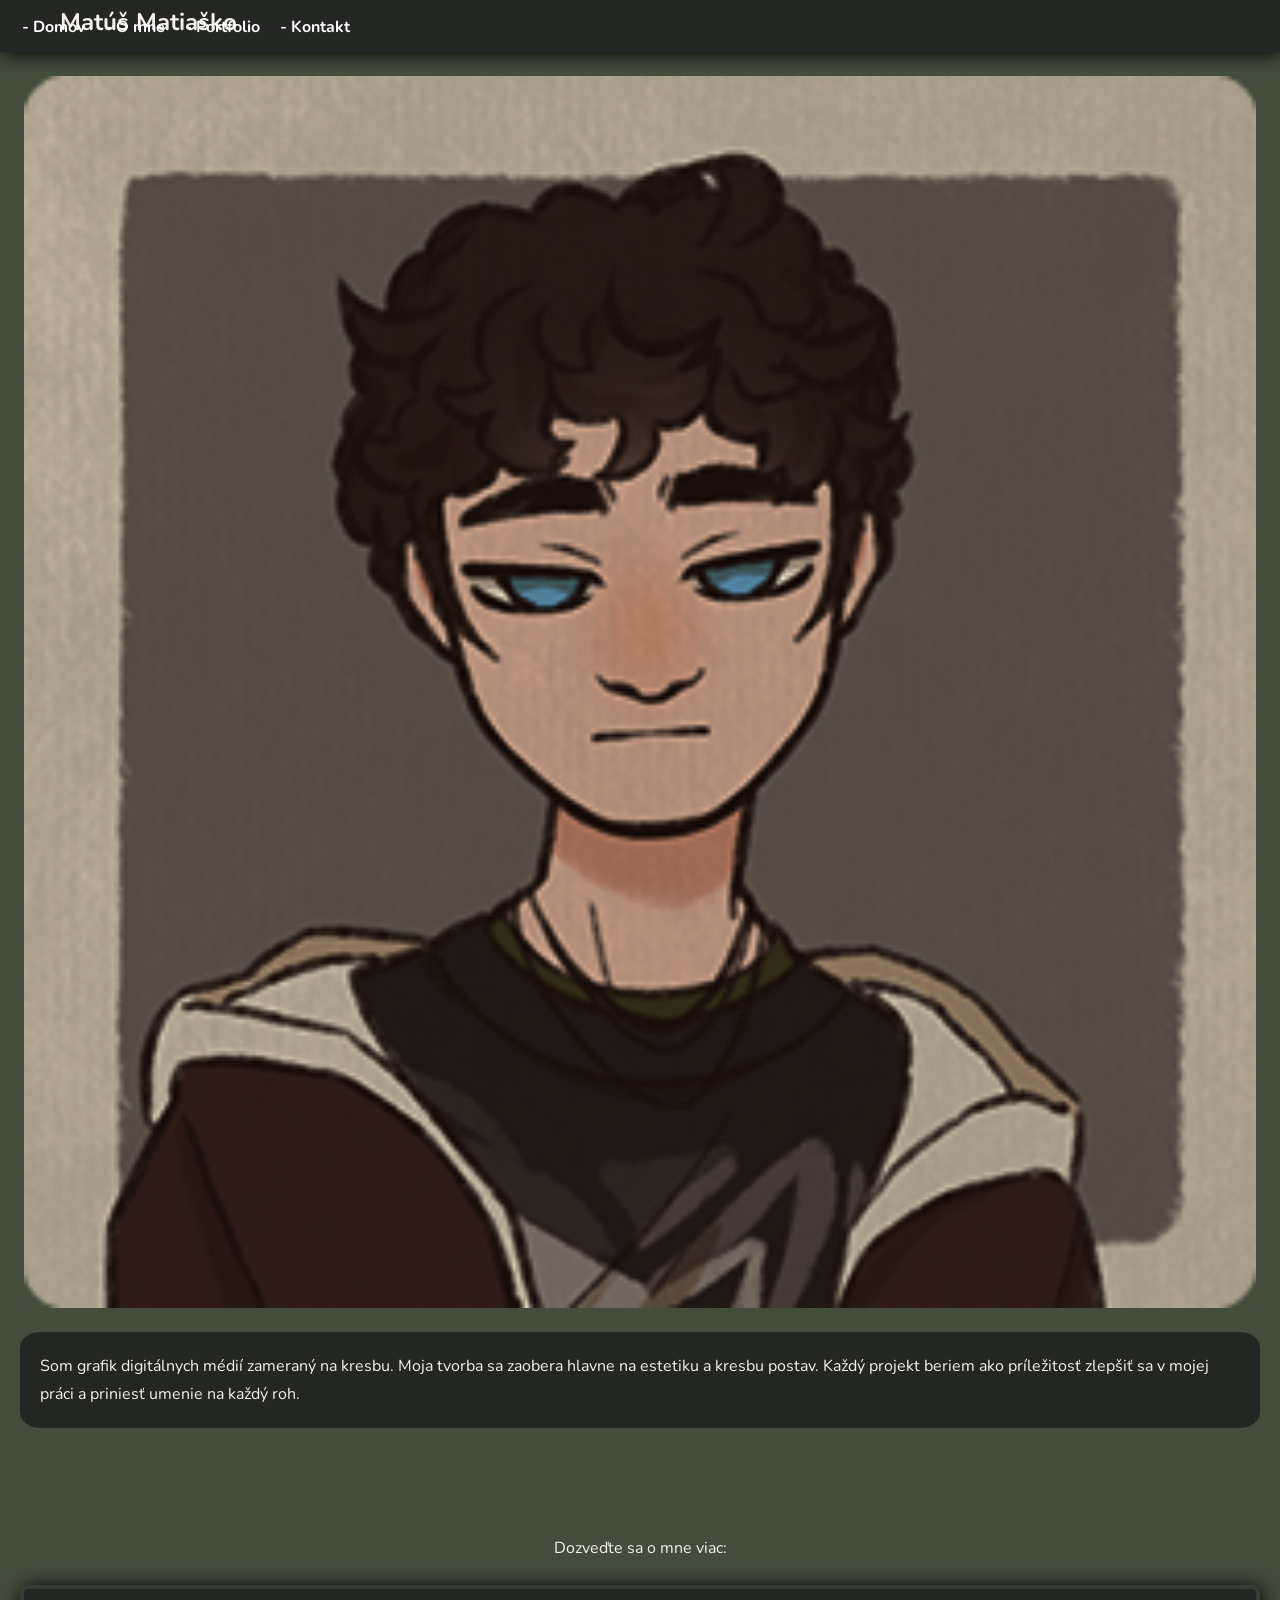
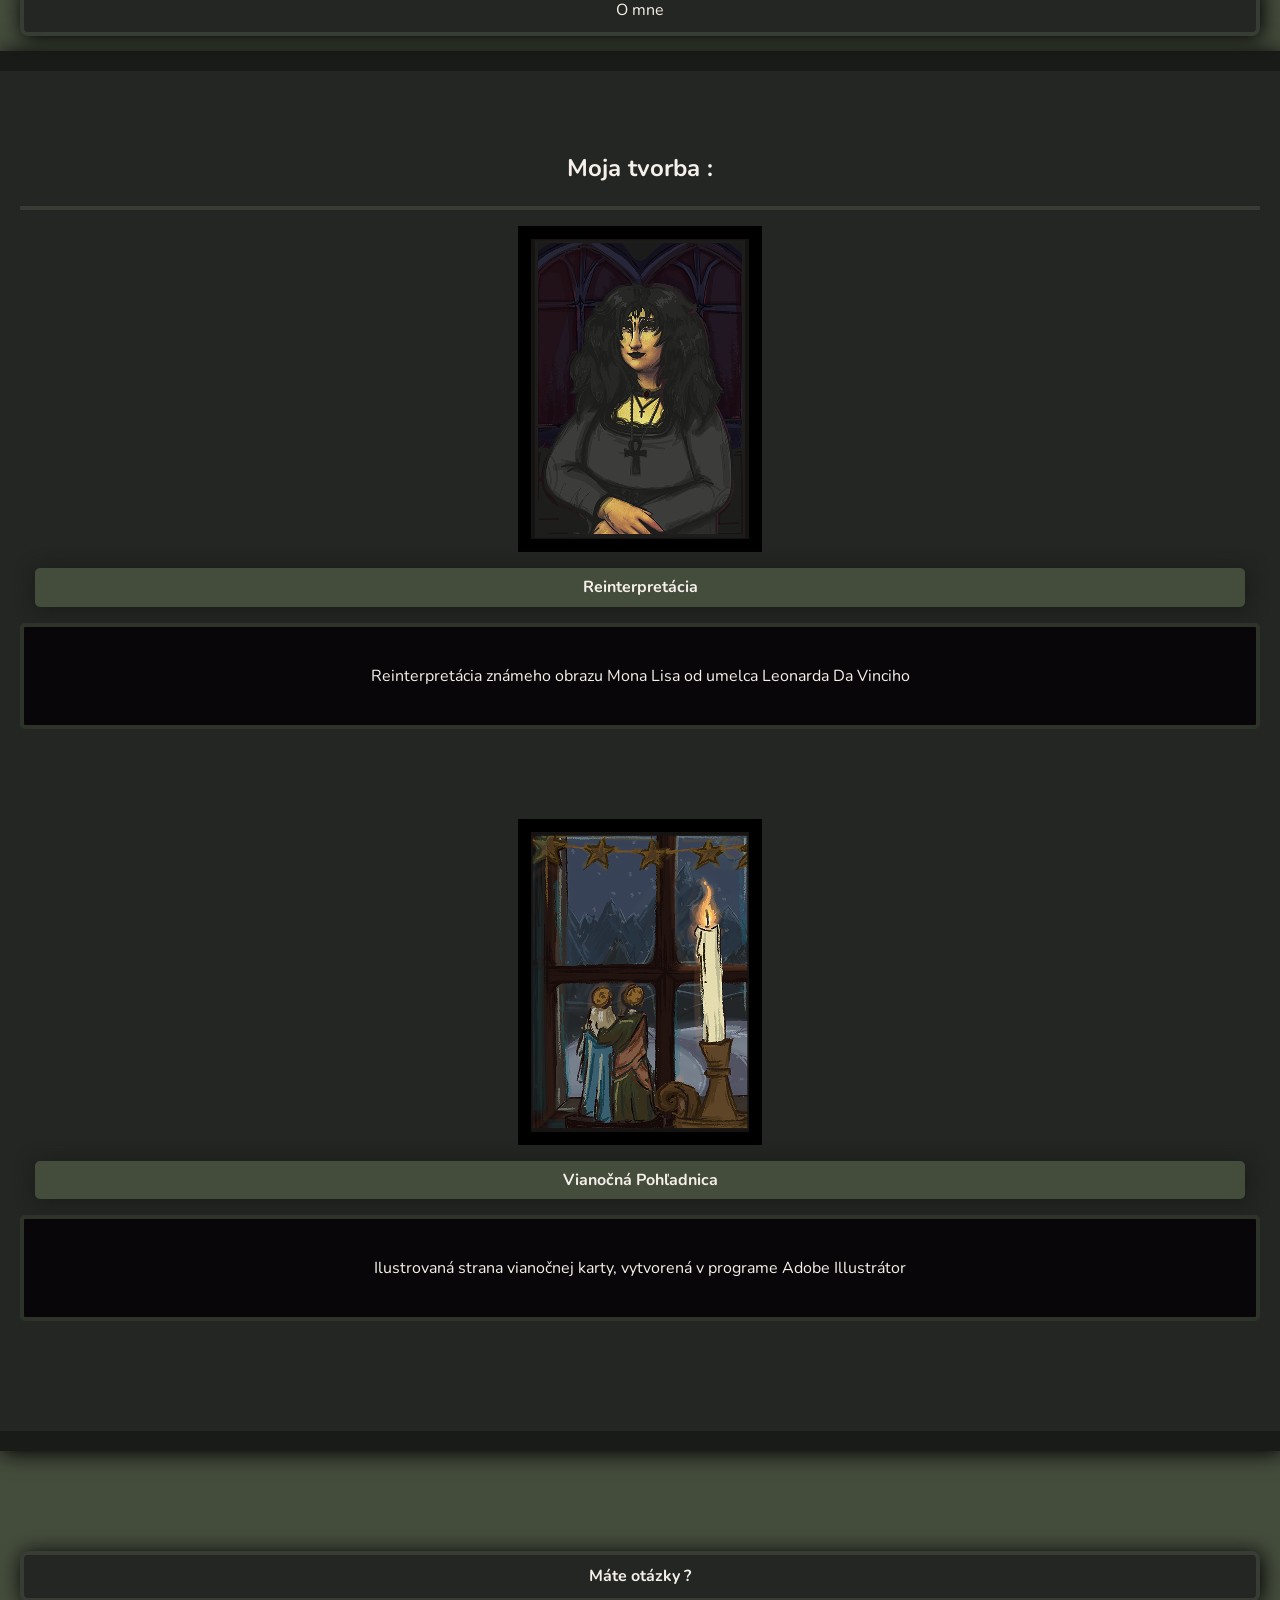
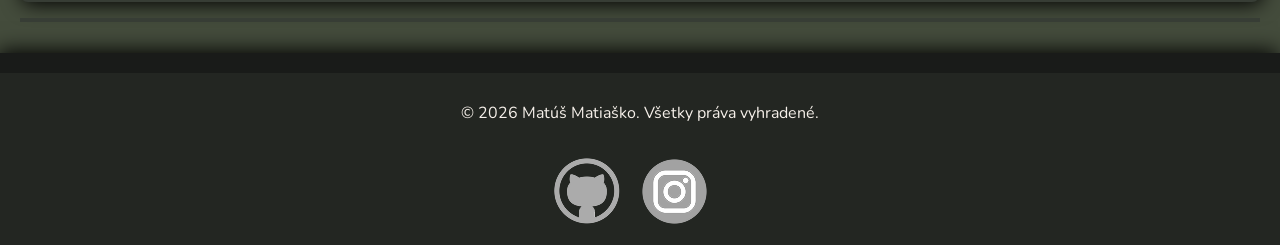
==== commit 02937145: "Revert "." This reverts commit 9baa905957afc33b5b468d94fa11b94818fa8a93." ====
--- a/index.html
+++ b/index.html
@@ -10,66 +10,70 @@
 <body>
 <!--=========================================================================-->
 <!--=========================================================================-->
-<header class="page-header">
-    <nav class="page-header__nav">
-        <div class="page-header__menu-btn" id="menuBtn">☰</div>
-        <div class="page-header__menu" id="menu">
-            <a href="index.html">Domov</a>
-            <a href="o_mne.html">O mne</a>
-            <a href="portfolio.html">Portfolio</a>
-            <a href="kontakt.html">Kontakt</a>
+    <header>
+        <nav>
+            <div class="menu-btn" id="menuBtn">
+              ☰
+            </div>
+            <div class="menu" id="menu">
+                <a href="index.html"><b>- Domov</b></a>
+                <a href="o_mne.html"><b>- O mne</b></a>
+                <a href="portfolio.html"><b>- Portfolio</b></a>
+                <a href="kontakt.html"><b>- Kontakt</b></a>
+            </div>
+        </nav>
+    <script>
+        const menuBtn = document.getElementById("menuBtn");
+        const menu = document.getElementById("menu");
+
+        menuBtn.addEventListener("click", () => {
+          menu.classList.toggle("active");
+        });
+    </script>
+    <h1 class="header_logo">Matúš Matiaško</h1>
+    </header>
+<!--=========================================================================-->
+<!--=========================================================================-->
+<section class="margin">
+    <section id="sekcia_1">
+        <div class="sekcia_1_div">
+            <img id="pfp" src="assets/images/download20260403190215 2.png" alt="pfp">
+            <p class="text_o_mne">Som grafik digitálnych médií zameraný na  kresbu. Moja tvorba sa zaobera hlavne na estetiku a kresbu postav. Každý projekt beriem ako príležitosť zlepšiť sa v mojej práci a priniesť umenie na každý roh.</p>
         </div>
-    </nav>
-    <h1 class="page-header__logo">Matúš Matiaško</h1>
-</header>
-<script>
-    const menuBtn = document.getElementById("menuBtn");
-    const menu = document.getElementById("menu");
-
-    menuBtn.addEventListener("click", () => {
-        menu.classList.toggle("active");
-    });
-</script>
-<main>
-    <section class="section section--hero">
-        <img class="hero__image" src="assets/images/download20260403190215 2.png" alt="Portrét Matúša Matiaška">
-        <p class="hero__description">Som grafik digitálnych médií zameraný na kresbu. Moja tvorba sa zaoberá hlavne estetikou a kresbou postáv. Každý projekt beriem ako príležitosť zlepšiť sa v mojej práci a priniesť umenie na každý roh.</p>
     </section>
-    <section class="section section--cta">
-        <p class="section__text">Dozveďte sa o mne viac:</p>
-        <a class="hero__button" href="o_mne.html">O mne</a>
+</section>
+    <section class="flex_sekcia">
+        <p class="o_mne_text">Dozveďte sa o mne viac:</p>
+        <a class="o_mne_button" href="o_mne.html">O mne</a>
     </section>
 <!--=========================================================================-->
 <!--=========================================================================-->
-<section class="section section--portfolio">
-        <h2 class="section-title">Moja tvorba</h2>
-        <div class="u-border-bottom"></div>
-        <article class="portfolio__item">
-            <img class="portfolio__image" src="assets/images/2 2.png" alt="Reinterpretácia Mona Lisy">
-            <h3 class="portfolio__item-title">Reinterpretácia</h3>
-            <p class="portfolio__item-description">Reinterpretácia známeho obrazu Mona Lisa od umelca Leonarda Da Vinciho.</p>
-        </article>
-        <article class="portfolio__item">
-            <img class="portfolio__image" src="assets/images/3 2.png" alt="Vianočná pohľadnica">
-            <h3 class="portfolio__item-title">Vianočná pohľadnica</h3>
-            <p class="portfolio__item-description">Ilustrovaná strana vianočnej karty, vytvorená v programe Adobe Illustrator.</p>
-        </article>
-    </section>
+<section id="sekcia_2">
+    <div sekcia_2_div>
+        <p id="moja_tvorba"><b>Moja tvorba :</b></p>
+        <p class="border_bottom"></p>
+        <img class="text_obrazok" src="assets/images/2 2.png" alt="">
+        <p class="P_text_nadpis"><b>Reinterpretácia</b></p>
+        <p class="P_text">Reinterpretácia známeho obrazu Mona Lisa od umelca Leonarda Da Vinciho</p>
+        <img class="text_obrazok" src="assets/images/3 2.png" alt="">
+        <p class="P_text_nadpis"><b>Vianočná Pohľadnica</b></p>
+        <p class="P_text">Ilustrovaná strana vianočnej karty, vytvorená v programe Adobe Illustrátor</p>
+    </div>
+</section>
 <!--=========================================================================-->
 <!--=========================================================================-->
-    <section class="section section--contact u-text-center">
-        <a class="hero__button" href="kontakt.html">Máte otázky?</a>
-    </section>
+<section class="flex_sekcia">
+    <a id="otazky" href="kontakt.html"><b>Máte otázky ?</b></a>
+    <p class="border_bottom"></p>
+</section>
 <!--=========================================================================-->
 <!--=========================================================================-->
-    <footer class="footer">
-        <div class="footer__inner">
-            <p>© 2026 Matúš Matiaško. Všetky práva vyhradené.</p>
-            <div class="footer__links">
-                <img src="assets/images/image 8.png" alt="Odkaz na web">
-                <img src="assets/images/instagram-logo-instagram-icon-transparent-free-png 2.png" alt="Instagram ikona">
-            </div>
-        </div>
+    <footer>
+        <p id="copyright">© 2026 Matúš Matiaško. Všetky práva vyhradené.</p>
+        <class id="footer_imgs">
+            <img src="assets/images/image 8.png" alt="">
+            <img src="assets/images/instagram-logo-instagram-icon-transparent-free-png 2.png" alt="">
+        </class>
     </footer>
 <!--=========================================================================-->
 <!--=========================================================================-->
--- a/assets/css/style.css
+++ b/assets/css/style.css
@@ -1,4 +1,5 @@
 @import url('https://fonts.googleapis.com/css2?family=Nunito:ital,wght@0,200..1000;1,200..1000&family=Titan+One&display=swap');
+/*============================================================================*/
 :root{
     --farba_textu:          #F6F0EA;
     --farba_pozadia:        #090609;
@@ -10,357 +11,259 @@
     --farba_akcent_3:       #3a1e26;
     --farba_border:         #2e3329;
 }
-
-*{
-    box-sizing: border-box;
-}
-
-body{
-    background-color: var(--farba_pozadia);
-    color: var(--farba_textu);
-    font-family: 'Nunito', sans-serif;
-    margin: 0;
-    line-height: 1.6;
-}
-
-a{
-    color: var(--farba_textu);
-    text-decoration: none;
-}
-
-a:hover{
-    color: var(--farba_pozadia);
-    background-color: var(--farba_primarna_2);
-}
-
-.page-header{
-    background-color: var(--farba_primarna_3);
-    box-shadow: 2px 2px 20px black;
-    margin: 0;
-    padding: 12px 0;
-}
-
-.page-header__nav{
-    display: flex;
-    justify-content: flex-end;
-    gap: 20px;
-    padding: 0 20px;
-    position: relative;
-}
-
-.page-header__menu-btn{
-    display: none;
-    font-size: 30px;
-    color: var(--farba_textu);
-    cursor: pointer;
-}
-
-.page-header__menu{
-    display: flex;
-    gap: 20px;
-}
-
-.page-header__menu a{
-    color: var(--farba_textu);
-    padding: 4px 0;
-    transition: background-color 0.2s ease, color 0.2s ease;
-}
-
-.page-header__menu a:hover{
-    color: var(--farba_pozadia);
-    background-color: var(--farba_primarna_2);
-    border-radius: 8px;
-    padding: 8px 12px;
-}
-
-.page-header__logo{
-    font-family: 'Nunito', sans-serif;
-    font-size: 1.8rem;
-    margin: 10px 20px 0;
-}
-
-.section{
-    margin: 20px;
-}
-
-.section-title{
-    font-size: 2rem;
-    text-align: center;
-    margin: 0 0 16px;
-}
-
-.section__text{
-    text-align: center;
-    margin: 0 0 16px;
-}
-
-.section--hero{
-    display: flex;
-    flex-direction: column;
-    gap: 24px;
-    border-bottom: 4px solid var(--farba_primarna);
-    padding-bottom: 24px;
-}
-
-.hero__image{
-    width: 100%;
-    max-width: 420px;
-    border: 4px solid var(--farba_primarna);
-    border-radius: 14px;
-    display: block;
-    margin: 0 auto;
-}
-
-.hero__description{
-    background-color: var(--farba_primarna_3);
-    padding: 20px;
-    border-radius: 20px;
-    border-top: 4px solid var(--farba_primarna);
-    border-bottom: 4px solid var(--farba_primarna);
-    line-height: 1.8;
-    max-width: 900px;
-    margin: 0 auto;
-}
-
-.hero__button,
-.button,
-.contact__button{
-    display: inline-block;
-    margin: 0 auto;
-    padding: 12px 24px;
-    border-radius: 8px;
-    border: 4px solid #373D35;
-    background-color: var(--farba_primarna_3);
-    color: var(--farba_textu);
-    text-align: center;
-    box-shadow: 2px 2px 20px black;
-    transition: background-color 0.2s ease, color 0.2s ease;
-}
-
-.hero__button:hover,
-.button:hover,
-.contact__button:hover{
-    background-color: var(--farba_primarna_2);
-    color: var(--farba_pozadia);
-}
-
-.section--portfolio{
-    border-top: 20px solid #191b19;
-    background-color: var(--farba_primarna_3);
-    padding: 20px;
-    margin: 0;
-    border-bottom: 20px solid #191b19;
-    box-shadow: 2px 2px 20px black;
-}
-
-.portfolio__item{
-    margin-bottom: 60px;
-    text-align: center;
-}
-
-.portfolio__image{
-    display: block;
-    width: 100%;
-    max-width: 760px;
-    margin: 0 auto;
-    border-radius: 12px;
-}
-
-.portfolio__item-title{
-    display: inline-block;
-    background-color: var(--farba_primarna);
-    padding: 10px 16px;
-    border-radius: 5px;
-    margin: 16px auto 12px;
-    box-shadow: 2px 2px 20px #181a18;
-}
-
-.portfolio__item-description{
-    background-color: var(--farba_pozadia);
-    padding: 20px;
-    border-radius: 5px;
-    border: 4px solid var(--farba_border);
-    margin: 0 auto;
-    line-height: 1.8;
-    max-width: 760px;
-}
-
-.section--contact{
-    display: flex;
-    flex-direction: column;
-    gap: 16px;
-    align-items: center;
-    background-color: var(--farba_primarna_3);
-    border: 4px solid #373D35;
-    padding: 20px;
-    border-radius: 12px;
-    box-shadow: 2px 2px 20px black;
-    max-width: 760px;
-    margin: 0 auto;
-}
-
-.contact{
-    width: 100%;
-    display: flex;
-    flex-direction: column;
-    gap: 18px;
-}
-
-.contact__field{
-    display: flex;
-    flex-direction: column;
-    gap: 8px;
-}
-
-.contact__label{
-    font-weight: bold;
-}
-
-.contact__input,
-.contact__textarea{
-    width: 100%;
-    padding: 12px;
-    border-radius: 10px;
-    border: 2px solid #373D35;
-    background-color: var(--farba_pozadia);
-    color: var(--farba_textu);
-    font: inherit;
-}
-
-.contact__textarea{
-    min-height: 140px;
-    resize: vertical;
-}
-
-.skills{
-    display: grid;
-    gap: 20px;
-    max-width: 900px;
-    margin: 0 auto;
-}
-
-.skills__item{
-    display: flex;
-    align-items: center;
-    justify-content: space-between;
-    gap: 18px;
-    background-color: var(--farba_primarna);
-    border-radius: 16px;
-    padding: 16px;
-}
-
-.skills__text{
-    font-weight: bold;
-}
-
-.skills__icon{
-    width: 56px;
-    height: 56px;
-    object-fit: contain;
-    border-radius: 12px;
-    background-color: var(--farba_pozadia);
-    padding: 10px;
-}
-
-.hero__title{
-    margin: 0;
-    font-size: 3rem;
-    font-family: 'Titan One', sans-serif;
-    letter-spacing: 3px;
-    color: var(--farba_akcent);
-    -webkit-text-stroke: 1px var(--farba_akcent_3);
-    text-align: center;
-}
-
-.hero__subtitle{
-    margin: 8px 0 0;
-    font-size: 2.5rem;
-    color: var(--farba_akcent_2);
-    text-align: center;
-}
-
-.footer{
-    border-top: 20px solid #191b19;
-    background-color: var(--farba_primarna_3);
-    box-shadow: -2px -2px 20px black;
-    padding: 24px 0;
-}
-
-.footer__inner{
-    display: flex;
-    flex-direction: column;
-    align-items: center;
-    gap: 12px;
-    margin: 0 20px;
-}
-
-.footer__links{
-    display: flex;
-    gap: 12px;
-    justify-content: center;
-    align-items: center;
-}
-
-.footer__links img{
-    max-height: 44px;
-}
-
-.u-border-bottom{
-    width: 100%;
-    max-width: 560px;
-    height: 4px;
-    background-color: var(--farba_border);
-    margin: 24px auto;
-}
-
-.u-text-center{
-    text-align: center;
-}
-
-@media (max-width: 768px) {
-    .page-header__menu-btn{
+/*============================================================================*/
+/*============================================================================*/
+    nav {
+      padding: 10px 20px;
+      position: relative;
+      margin-left: 2px;
+    }
+
+    /* Hamburger button */
+    .menu-btn {
+      font-size: 30px;
+      color: white;
+      cursor: pointer;
+      display: none;
+    }
+
+    /* Navigation links */
+    .menu {
+      display: flex;
+      gap: 20px;
+    }
+
+    .menu a {
+      color: white;
+      text-decoration: none;
+    }
+
+    /* Mobile styles */
+    @media (max-width: 768px) {
+      .menu-btn {
         display: block;
-    }
-
-    .page-header__menu{
+      }
+
+      .menu {
         display: none;
         flex-direction: column;
         background: #333;
         position: absolute;
-        top: 56px;
+        top: 60px;
         left: 0;
         width: 100%;
         padding: 10px 0;
-    }
-
-    .page-header__menu.active{
+      }
+
+      .menu.active {
         display: flex;
-    }
-
-    .page-header__menu a{
+      }
+
+      .menu a {
         padding: 10px 20px;
-    }
-
-    .section{
-        margin: 16px;
-    }
-
-    .section--hero,
-    .section--portfolio,
-    .section--contact{
-        padding: 18px;
-    }
-
-    .hero__image,
-    .portfolio__image{
-        max-width: 100%;
-    }
-
-    .footer__inner{
-        margin: 0 16px;
-    }
-}
-
+      }
+    }
+/*============================================================================*/
+/*============================================================================*/
+.header_logo{
+    font-family: Nunito;
+    margin-bottom: 2px;
+    font-size: x-large;
+    padding: 5px;
+    padding-left: 30px;
+    margin-top: -42px;
+    margin-left: 30px;
+
+}
+a{
+    text-decoration: none;
+    color: var(--farba_pozadia);
+    font-family: Nunito;
+}
+/*============================================================================*/
+/*============================================================================*/
+.sekcia_1_div{
+    display: flex;
+    flex-direction: column;
+    border-bottom: var(--farba_primarna) 4px solid;
+}
+#pfp{
+    border: var(--farba_primarna) 4px solid;
+    border-radius: 14px;
+}
+.text_o_mne{
+    background-color: var(--farba_primarna_3);
+    padding: 20px;
+    border-radius: 20px;
+    margin-bottom: 15px;
+    border-top: var(--farba_primarna) solid 4px;
+    border-bottom: var(--farba_primarna) 4px solid;
+    line-height: 28px;
+}
+.o_mne_text{
+    margin-top: 60px;
+    padding: 8px;  
+    text-align: center;
+    border-bottom: var(--farba_primarna) 4px solid;
+}
+.o_mne_button{
+    color: var(--farba_textu);
+    text-align: center;
+    background-color: var(--farba_primarna_3);
+    border: 4px solid #373D35;
+    padding: 12px;
+    margin-bottom: 15px;
+    border-radius: 8px;
+    display: inline-block;
+    box-shadow: 2px 2px 20px black;
+}
+/*============================================================================*/
+/*============================================================================*/
+#moja_tvorba{
+    padding-top: 40px;
+    text-align: center;
+    font-size: x-large;
+}
+#sekcia_2{
+    border-top: #191b19 solid 20px;
+    background-color: var(--farba_primarna_3);
+    padding: 20px;
+    margin: 0px;
+    border-bottom: #191b19 solid 20px;
+    box-shadow: 2px 2px 20px black;
+}
+.P_text{
+    text-align: center;
+    background-color: var(--farba_pozadia);
+    padding: 20px;
+    border-radius: 5px;
+    padding-top: 35px;
+    padding-bottom: 35px;
+    border: var(--farba_border) solid 4px;
+    margin-bottom: 90px;
+    line-height: 28px;
+}
+.P_text_nadpis{
+    text-align: center;
+    align-items: center;
+    background-color: var(--farba_primarna);
+    padding: 10px;
+    border-radius: 5px;
+    margin-left: 15px;
+    margin-right: 15px;
+    box-shadow: 2px 2px 20px #181a18;
+}
+.text_obrazok{
+    display: block;
+    margin-left: auto;
+    margin-right: auto;
+}
+/*============================================================================*/
+/*============================================================================*/
+#otazky{
+    color: var(--farba_textu);
+    text-align: center;
+    background-color: var(--farba_primarna_3);
+    border: 4px solid #373D35;
+    padding: 12px;
+    border-radius: 8px;
+    display: inline-block;
+    margin-top: 100px;
+    box-shadow: 2px 2px 20px black;
+}
+#otazky:hover {
+        color: var(--farba_pozadia);
+        background-color: var(--farba_primarna_2);
+}
+/*============================================================================*/
+/*============================================================================*/
+footer{
+    border-top: #191b19 solid 20px;
+    margin-top: 15px;
+    background-color: var(--farba_primarna_3);
+    box-shadow: -2px -2px 20px black;
+}
+#copyright{
+    color: var(--farba_textu);
+    text-align: center;
+    margin-left: 20px;
+    margin-right: 20px;
+    padding-top: 15px;
+}
+#footer_imgs{
+    display: flex;
+    flex-direction: row;
+    justify-content: center;
+    align-items: center;
+}
+/*============================================================================*/
+/*============================================================================*/
+.border_bottom{
+    border-bottom: 4px solid #373D35;
+}
+.flex_sekcia{
+    display: flex;
+    flex-direction: column;
+    margin-left: 20px;
+    margin-right: 20px;
+}
+body{
+    background-color: var(--farba_pozadia);
+    color: var(--farba_textu);
+    font-family: Nunito;
+    margin: 0px;
+}
+.margin{
+    margin: 20px;
+}
+a:hover {
+        color: var(--farba_pozadia);
+        background-color: var(--farba_primarna_2);
+}
+header{
+    background-color: var(--farba_primarna_3);
+    margin: 0px;
+    box-shadow: 2px 2px 20px black;
+    padding-bottom: 8px;
+    padding-top:8px;
+}
+.margin_footer{
+    margin-top: 100px;
+}
+/*============================================================================*/
+/*============================================================================*/
+.text_o_mne_nadpis{
+    margin-left: 0px;
+    margin-top: 3px;
+    margin-bottom: 3px;
+    font-family: Titan One;
+    letter-spacing: 3px;
+    color: var(--farba_akcent);
+    -webkit-text-stroke: 1px var(--farba_akcent_3);
+}
+#text_o_mne_1{
+    font-size: 60px;
+    margin: 0px;    
+}
+#text_o_mne_2{
+    font-size: 60px;
+    margin: 0px;
+    color: var(--farba_akcent_2);
+}
+#volam_sa{
+    font-size: large;
+    line-height: 32px;
+}
+.obrazky{
+    text-align: center;
+    background-color: var(--farba_primarna);
+    padding: 10px;
+    border-radius: 20px;
+    border: var(--farba_primarna_2) solid 4px;
+}
+.ikona{
+    border: var(--farba_pozadia) solid 8px;
+    border-radius: 400px;
 }
 .o_mne_text_2{
     margin-top: 20px;
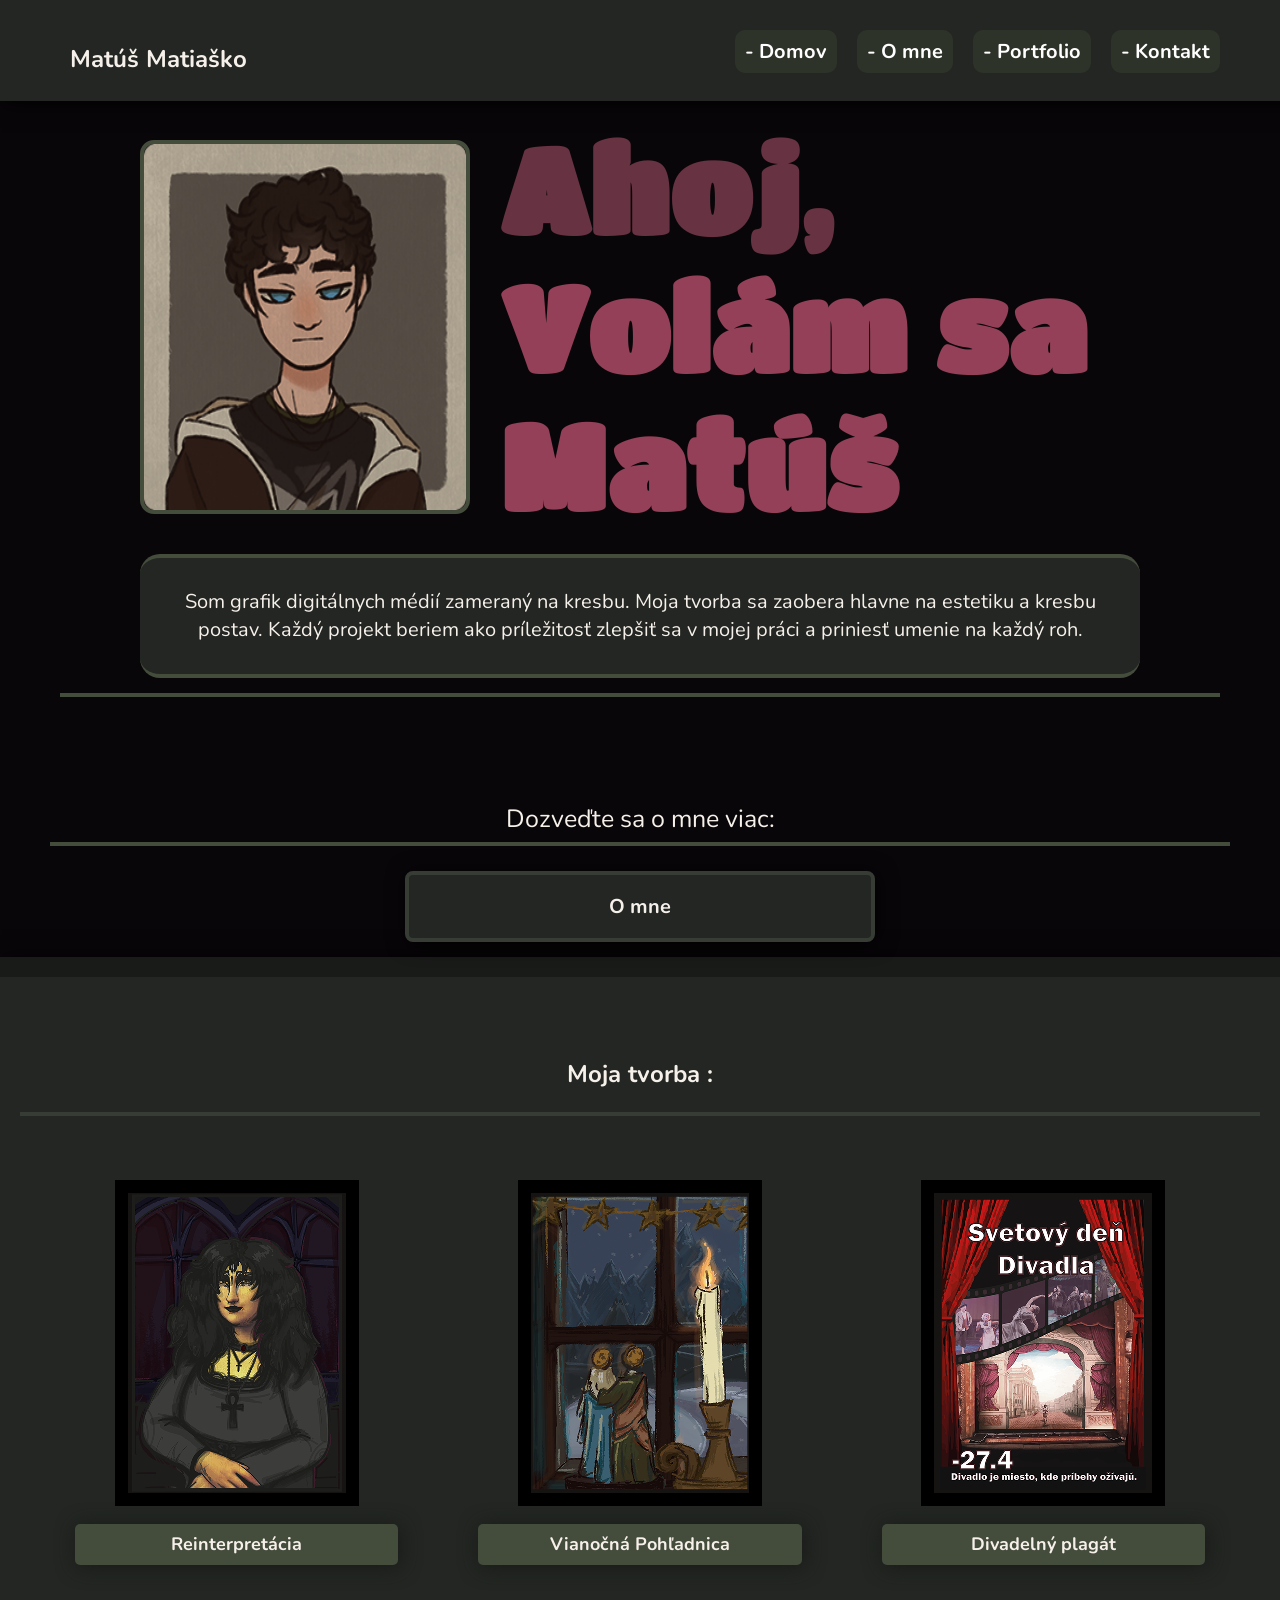
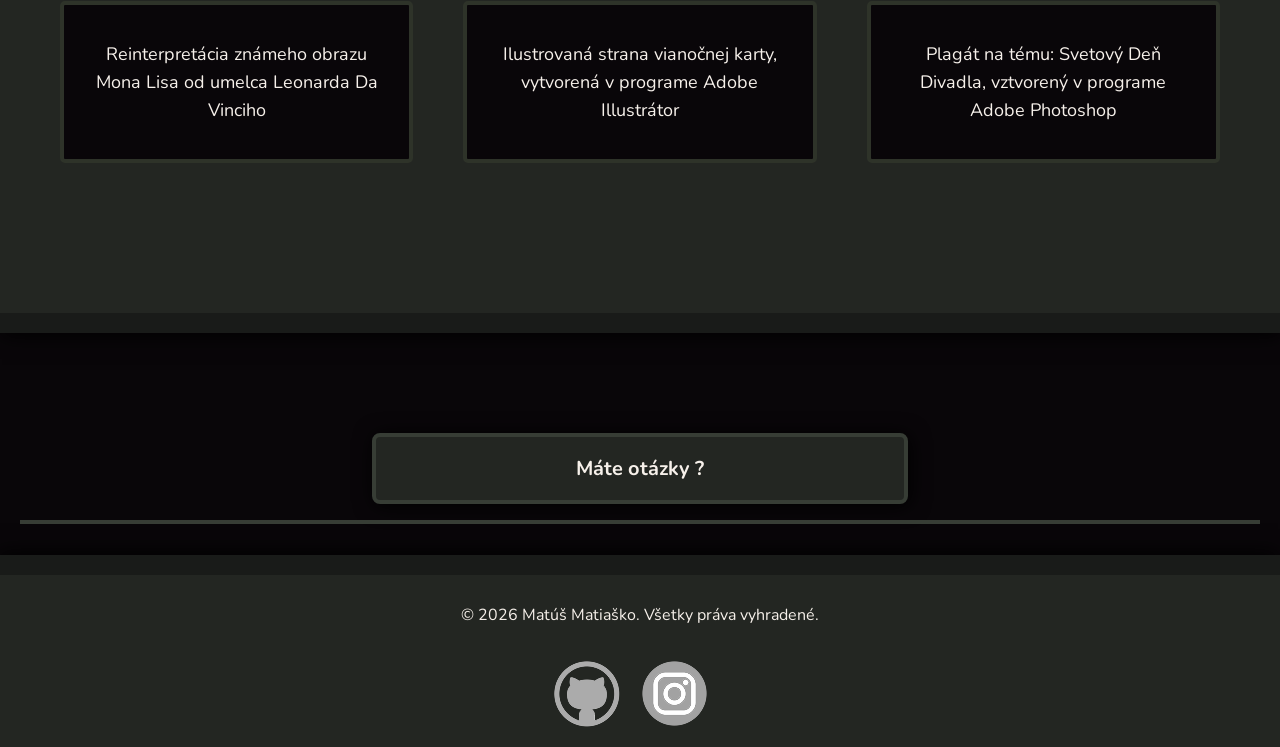
==== commit e30a7eb1: "," ====
--- a/index.html
+++ b/index.html
@@ -4,8 +4,8 @@
     <meta charset="UTF-8">
     <meta name="viewport" content="width=device-width, initial-scale=1.0">
     <title>Portfólio</title>
-    <link rel="stylesheet" href="assets/css/style.css">
-    <link rel="stylesheet" href="assets/css/normalize.css">
+    <link rel="stylesheet" href="css/style.css">
+    <link rel="stylesheet" href="css/normalize.css">
 </head>
 <body>
 <!--=========================================================================-->
@@ -25,7 +25,6 @@
     <script>
         const menuBtn = document.getElementById("menuBtn");
         const menu = document.getElementById("menu");
-
         menuBtn.addEventListener("click", () => {
           menu.classList.toggle("active");
         });
@@ -34,45 +33,64 @@
     </header>
 <!--=========================================================================-->
 <!--=========================================================================-->
-<section class="margin">
-    <section id="sekcia_1">
-        <div class="sekcia_1_div">
-            <img id="pfp" src="assets/images/download20260403190215 2.png" alt="pfp">
-            <p class="text_o_mne">Som grafik digitálnych médií zameraný na  kresbu. Moja tvorba sa zaobera hlavne na estetiku a kresbu postav. Každý projekt beriem ako príležitosť zlepšiť sa v mojej práci a priniesť umenie na každý roh.</p>
+<main>
+<section class="margin__medzera">
+    <section id="sekcia_uvod_div">
+        <div class="sekcia_uvod_div">
+            <div class="div__pfp_hlavny_text">
+                <img id="pfp" src="images/download20260403190215 2.png" alt="pfp">
+                <div class="div_hlavny_text">
+                    <h1 class="hlavny_text__1"><b>Ahoj,</b></h1>
+                    <h2 class="hlavny_text__2"><b>Volám sa Matúš</b></h2>
+                </div>    
+            </div>
+            <p class="text_dozvedte_sa_viac">Som grafik digitálnych médií zameraný na  kresbu. Moja tvorba sa zaobera hlavne na estetiku a kresbu postav. Každý projekt beriem ako príležitosť zlepšiť sa v mojej práci a priniesť umenie na každý roh.</p>
         </div>
     </section>
 </section>
-    <section class="flex_sekcia">
-        <p class="o_mne_text">Dozveďte sa o mne viac:</p>
-        <a class="o_mne_button" href="o_mne.html">O mne</a>
+    <section class="flex__sekcia">
+        <p class="text_o_mne">Dozveďte sa o mne viac:</p>
+        <a class="button_o_mne" href="o_mne.html"><b>O mne</b></a>
     </section>
 <!--=========================================================================-->
 <!--=========================================================================-->
-<section id="sekcia_2">
-    <div sekcia_2_div>
-        <p id="moja_tvorba"><b>Moja tvorba :</b></p>
+<section class="sekcia__portfolio">
+    <div class="portfolio__content">
+        <p class="portfolio__nadpis"><b>Moja tvorba :</b></p>
         <p class="border_bottom"></p>
-        <img class="text_obrazok" src="assets/images/2 2.png" alt="">
-        <p class="P_text_nadpis"><b>Reinterpretácia</b></p>
-        <p class="P_text">Reinterpretácia známeho obrazu Mona Lisa od umelca Leonarda Da Vinciho</p>
-        <img class="text_obrazok" src="assets/images/3 2.png" alt="">
-        <p class="P_text_nadpis"><b>Vianočná Pohľadnica</b></p>
-        <p class="P_text">Ilustrovaná strana vianočnej karty, vytvorená v programe Adobe Illustrátor</p>
+        <div class="portfolio__flex">
+            <div class="portfolio__sekcia">
+                <img class="portfolio__obrazok" src="images/2 2.png" alt="Reinterpretácia">
+                <p class="portfolio__item-nadpis"><b>Reinterpretácia</b></p>
+                <p class="portfolio__item-text">Reinterpretácia známeho obrazu Mona Lisa od umelca Leonarda Da Vinciho</p>
+            </div>
+            <div class="portfolio__sekcia">
+                <img class="portfolio__obrazok" src="images/3 2.png" alt="Vianočná Pohľadnica">
+                <p class="portfolio__item-nadpis"><b>Vianočná Pohľadnica</b></p>
+                <p class="portfolio__item-text">Ilustrovaná strana vianočnej karty, vytvorená v programe Adobe Illustrátor</p>
+            </div>
+            <div class="portfolio__sekcia">
+                <img class="portfolio__obrazok" src="images/7 5.png" alt="Divadelný plagát">
+                <p class="portfolio__item-nadpis"><b>Divadelný plagát</b></p>
+                <p class="portfolio__item-text">Plagát na tému: Svetový Deň Divadla, vztvorený v programe Adobe Photoshop</p>
+            </div>
+        </div>
     </div>
 </section>
 <!--=========================================================================-->
 <!--=========================================================================-->
-<section class="flex_sekcia">
-    <a id="otazky" href="kontakt.html"><b>Máte otázky ?</b></a>
+<section class="flex__sekcia">
+    <a id="kontakt-banner" href="kontakt.html"><b>Máte otázky ?</b></a>
     <p class="border_bottom"></p>
 </section>
+</main>
 <!--=========================================================================-->
 <!--=========================================================================-->
     <footer>
-        <p id="copyright">© 2026 Matúš Matiaško. Všetky práva vyhradené.</p>
-        <class id="footer_imgs">
-            <img src="assets/images/image 8.png" alt="">
-            <img src="assets/images/instagram-logo-instagram-icon-transparent-free-png 2.png" alt="">
+        <p id="footer__copyright">© 2026 Matúš Matiaško. Všetky práva vyhradené.</p>
+        <class id="footer_images">
+            <img id="Github__ikona" src="assets/icons/image 8.png" alt="Github__ikona">
+            <img id="Instagram__ikona" src="assets/icons/instagram-logo-instagram-icon-transparent-free-png 2.png" alt="Instagram__ikona">
         </class>
     </footer>
 <!--=========================================================================-->
--- a/css/style.css
+++ b/css/style.css
@@ -0,0 +1,643 @@
+@import url('https://fonts.googleapis.com/css2?family=Nunito:ital,wght@0,200..1000;1,200..1000&family=Titan+One&display=swap');
+/*============================================================================*/
+:root{
+    --farba_textu:          #F6F0EA;
+    --farba_pozadia:        #090609;
+    --farba_primarna:       #444C3C;
+    --farba_primarna_2:     #5A6A58;
+    --farba_primarna_3:     #232622;
+    --farba_akcent:         #673241;
+    --farba_akcent_2:       #934058;
+    --farba_akcent_3:       #3a1e26;
+    --farba_border:         #2e3329;
+}
+/*============================================================================*/
+/*============================================================================*/
+.div__pfp_hlavny_text{
+    display: flex;
+    flex-direction: column;  
+}
+.sekcia_uvod_div{
+    display: flex;
+    flex-direction: column;
+    border-bottom: var(--farba_primarna) 4px solid;
+}
+.sekcia_uvod_div_2{
+    display: flex;
+    flex-direction: column;
+    border-bottom: var(--farba_primarna) 4px solid;
+}
+
+
+#pfp{
+    border: var(--farba_primarna) 4px solid;
+    border-radius: 14px;
+}
+.text_dozvedte_sa_viac{
+    background-color: var(--farba_primarna_3);
+    padding: 20px;
+    border-radius: 20px;
+    margin-bottom: 15px;
+    border-top: var(--farba_primarna) solid 4px;
+    border-bottom: var(--farba_primarna) 4px solid;
+    line-height: 28px;
+}
+/*============================================================================*/
+/*============================================================================*/
+.text_o_mne{
+    margin-top: 60px;
+    padding: 8px;  
+    text-align: center;
+    border-bottom: var(--farba_primarna) 4px solid;
+}
+.button_o_mne{
+    color: var(--farba_textu);
+    text-align: center;
+    background-color: var(--farba_primarna_3);
+    border: 4px solid #373D35;
+    padding: 12px;
+    margin-bottom: 15px;
+    border-radius: 8px;
+    display: inline-block;
+    box-shadow: 2px 2px 20px black;
+}
+/*============================================================================*/
+/*============================================================================*/
+
+
+
+
+
+
+/*============================================================================*/
+/*============================================================================*/
+.text_o_mne_nadpis{
+    margin-left: 0px;
+    margin-top: 3px;
+    margin-bottom: 3px;
+    font-family: Titan One;
+    letter-spacing: 3px;
+    color: var(--farba_akcent);
+}
+#text_o_mne_1{
+    font-size: 60px;
+    margin: 0px;    
+    border-width: 0;
+}
+#text_o_mne_2{
+    font-size: 60px;
+    margin: 0px;
+    color: var(--farba_akcent_2);
+}
+#volam_sa{
+    font-size: large;
+    line-height: 32px;
+    background-color: var(--farba_primarna_3);
+    padding: 20px;
+    border-radius: 20px;
+    margin-bottom: 15px;
+    border-top: var(--farba_primarna) solid 4px;
+    border-bottom: var(--farba_primarna) 4px solid;
+    line-height: 28px;
+    margin: 20px;
+}
+.obrazky{
+    text-align: center;
+    background-color: var(--farba_primarna);
+    padding: 10px;
+    border-radius: 20px;
+    border: var(--farba_primarna_2) solid 4px;
+}
+.ikona{
+    border: var(--farba_pozadia) solid 8px;
+    border-radius: 400px;
+}
+.o_mne_text_2{
+    margin-top: 20px;
+    padding: 8px;  
+    text-align: center;
+    border-bottom: var(--farba_primarna) 4px solid;
+    margin-left: 20px;
+    margin-right: 20px;
+}
+.zrucnosti{
+    text-align: center;
+    background-color: var(--farba_primarna);
+    padding: 0px;
+    border-radius: 20px;
+    border: var(--farba_primarna_2) solid 4px;
+    margin: 10px;
+    display: flex;
+    flex-direction: row;
+    justify-content: center;
+    align-items: center;
+    margin-left: 20px;
+    margin-right: 20px;
+}
+.ikona_2{
+    margin: 10px
+}
+.zrucnosti_text{
+    padding-left: 10px;
+    margin: 4px;
+}
+.sekcia_zrucnosti{
+    margin-bottom: 20px;
+}
+/*============================================================================*/
+/*============================================================================*/
+
+
+
+
+
+
+
+
+
+
+
+
+
+
+/*============================================================================*/
+/*==================================NAV=======================================*/
+/*============================================================================*/
+nav {
+      padding: 10px 20px;
+      position: relative;
+      margin-left: 2px;
+    }
+.menu-btn {
+      font-size: 30px;
+      color: white;
+      cursor: pointer;
+      display: none;
+    }
+.menu {
+      display: flex;
+      gap:20px;
+    }
+.menu a {
+      color: white;
+      text-decoration: none;
+    }
+a:hover {
+        color: var(--farba_pozadia);
+        background-color: var(--farba_primarna_2);
+}
+/*============================================================================*/
+@media (max-width: 768px) {
+.menu-btn {
+        display: block;
+    }
+.menu {
+        display: none;
+        flex-direction: column;
+        background: #333;
+        position: absolute;
+        top: 60px;
+        left: 0;
+        width: 100%;
+        padding: 10px 0;
+    }
+.menu.active {
+        display: flex;
+    }
+.menu a {
+        padding: 10px 20px;
+    }
+}
+/*============================================================================*/
+/*================================HEADER======================================*/
+/*============================================================================*/
+header{
+    background-color: var(--farba_primarna_3);
+    margin: 0px;
+    box-shadow: 2px 2px 20px black;
+    padding-bottom: 8px;
+    padding-top:8px;
+    position: fixed;
+    top: 0;
+    left: 0;
+    width: 100%;
+    z-index: 1000;
+}
+.header_logo{
+    font-family: Nunito;
+    margin-bottom: 2px;
+    font-size: x-large;
+    padding: 5px;
+    padding-left: 30px;
+    margin-top: -42px;
+    margin-left: 30px;
+}
+a{
+    text-decoration: none;
+    color: var(--farba_pozadia);
+    font-family: Nunito;
+}
+/*============================================================================*/
+.hlavny_text__1{
+    font-family: Titan One;
+    margin: 0px;
+    color: var(--farba_akcent);
+    font-size: 50px;
+    margin-left: 10px;
+}
+.hlavny_text__2{
+    font-family: Titan One;
+    color: var(--farba_akcent_2);
+    margin: 0px;
+    font-size: 60px;
+    margin-left: 10px;
+}
+/*============================================================================*/
+/*================================KONTAKT=====================================*/
+/*============================================================================*/
+#kontakt-banner{
+    color: var(--farba_textu);
+    text-align: center;
+    background-color: var(--farba_primarna_3);
+    border: 4px solid #373D35;
+    padding: 12px;
+    border-radius: 8px;
+    display: inline-block;
+    margin-top: 100px;
+    box-shadow: 2px 2px 20px black;
+}
+#kontakt-banner:hover {
+    color: var(--farba_pozadia);
+    background-color: var(--farba_primarna_2);
+}
+.text_kontakt_nadpis{
+    text-align: center;
+    font-size: 60px;
+    margin-top: 3px;
+    margin-bottom: 3px;
+    font-family: Titan One;
+    letter-spacing: 3px;
+    color: var(--farba_akcent);
+}
+input , textarea{
+    background-color: var(--farba_pozadia);
+    border: var(--farba_border) solid 4px;
+    color: var(--farba_textu);
+    margin-left: 20px;
+    width: 96%;
+    height: 40px;
+}
+.text_kontakt{
+    text-align: center;
+    align-items: center;
+    background-color: var(--farba_primarna);
+    padding: 10px;
+    border-radius: 5px;
+    box-shadow: 2px 2px 20px #181a18;
+}
+textarea{
+    height: 200px;
+}
+.sekcia__kontakt{
+    margin-top: 60px;
+    margin-left: 10px;
+    margin-right: 10px;
+    display: flex;
+    flex-direction: column;
+    text-align: center;
+    gap: 5px;
+    margin-bottom: 40px;
+}
+.kontakt__link{
+    background-color: var(--farba_border);
+    margin: 10px;
+    padding: 10px;
+    color: var(--farba_textu);
+    border-radius: 10px;
+    padding-left: 15px;
+    padding-right: 15px;
+}
+/*============================================================================*/
+/*==============================PORTFOLIO=====================================*/
+/*============================================================================*/
+.nadpis__portfolio{
+    text-align: center;
+    font-size: 60px;
+    margin-top: 3px;
+    margin-bottom: 3px;
+    font-family: Titan One;
+    letter-spacing: 3px;
+    color: var(--farba_akcent);
+}
+.sekcia__portfolio{
+    border-top: #191b19 solid 20px;
+    background-color: var(--farba_primarna_3);
+    padding: 20px;
+    margin: 0px;
+    border-bottom: #191b19 solid 20px;
+    box-shadow: 2px 2px 20px black;
+}
+.portfolio__content{
+    padding-top: 40px;
+    text-align: center;
+    font-size: x-large;
+}
+.portfolio__item-text{
+    text-align: center;
+    background-color: var(--farba_pozadia);
+    padding: 20px;
+    border-radius: 5px;
+    padding-top: 35px;
+    padding-bottom: 35px;
+    border: var(--farba_border) solid 4px;
+    margin-bottom: 90px;
+    line-height: 28px;
+    font-size: large;
+}
+.portfolio__item-nadpis{
+    text-align: center;
+    align-items: center;
+    background-color: var(--farba_primarna);
+    padding: 10px;
+    border-radius: 5px;
+    margin-left: 15px;
+    margin-right: 15px;
+    box-shadow: 2px 2px 20px #181a18;
+    font-size: large;
+}
+.portfolio__obrazok{    
+    display: block;
+    margin-left: auto;
+    margin-right: auto;
+}
+/*============================================================================*/
+/*================================FOOTER======================================*/
+/*============================================================================*/
+.margin__footer{
+    margin-top: 100px;
+}
+footer{
+    border-top: #191b19 solid 20px;
+    margin-top: 15px;
+    background-color: var(--farba_primarna_3);
+    box-shadow: -2px -2px 20px black;
+}
+#footer__copyright{
+    color: var(--farba_textu);
+    text-align: center;
+    margin-left: 20px;
+    margin-right: 20px;
+    padding-top: 15px;
+}
+#footer_images{
+    display: flex;
+    flex-direction: row;
+    justify-content: center;
+    align-items: center;
+}
+/*============================================================================*/
+/*=================================RANDOM=====================================*/
+/*============================================================================*/
+.margin__medzera{
+    margin: 20px;
+}
+.flex__sekcia{
+    display: flex;
+    flex-direction: column;
+    margin-left: 20px;
+    margin-right: 20px;
+}
+.border_bottom{
+    border-bottom: 4px solid #373D35;
+}
+button{
+    margin-top: 200px;
+    background-color: var(--farba_pozadia);
+    border: var(--farba_border) solid 4px;
+    color: var(--farba_textu);
+    width: 100%;
+    height: 40px;
+}
+
+button:hover {
+        color: var(--farba_pozadia);
+        background-color: var(--farba_primarna_2);
+}
+.sekcia__margin{
+    margin-left: 20px;
+    margin-right: 20px;
+}
+/*============================================================================*/
+/*==================================BODY======================================*/
+/*============================================================================*/
+body{
+    background-color: var(--farba_pozadia);
+    color: var(--farba_textu);
+    font-family: Nunito;
+    margin: 0px;
+}
+main{
+    margin-top: 100px;
+}
+/*============================================================================*/
+/*==================================MEDIA=====================================*/
+/*============================================================================*/
+
+
+/*============================================================================*/
+/*=================================index======================================*/
+/*============================================================================*/
+@media (min-width: 768px) {
+header{
+    padding: 20px;
+    font-size: 20px;
+}
+.menu{
+    justify-content: flex-end;
+    margin-right: 60px;
+}
+.header_logo{
+    margin-left: 20px;
+}
+.menu a {
+        background-color: var(--farba_border);
+        padding: 10px;
+        border-radius: 10px;
+}
+main{
+    margin-top: 120px;
+}
+/*============================================================================*/
+#pfp{
+    width: 450px;
+    margin: 20px;
+    margin-left: 80px;
+}
+.div__pfp_hlavny_text{
+    display: flex;
+    flex-direction: row;
+}
+.div_hlavny_text{
+    display: flex;
+    flex-direction: column;
+}
+.hlavny_text__1{
+    font-size: 120px;
+}
+.hlavny_text__2{
+    font-size: 120px;
+}
+.sekcia_uvod_div{
+    margin: 40px;
+}
+.text_dozvedte_sa_viac{
+    text-align: center;
+    font-size: 20px;
+    padding: 30px;
+}
+/*============================================================================*/
+.text_o_mne{
+    font-size: 25px;
+    margin-left: 30px;
+    margin-right: 30px;
+}
+.button_o_mne{
+    align-self: center;
+    font-size: 20px;
+    padding: 20px;
+    padding-right: 200px;
+    padding-left: 200px;
+}
+/*============================================================================*/
+#kontakt-banner{
+    align-self: center;
+    font-size: 20px;
+    padding: 20px;
+    padding-right: 200px;
+    padding-left: 200px;
+}
+/*============================================================================*/
+.portfolio__flex{
+    display: flex;
+    flex-direction: row;
+    gap: 50px;
+    padding: 40px;
+}
+.portfolio__sekcia{
+    display: flex;
+    flex-direction: column;
+    flex: 1;
+}
+.nadpis__portfolio{
+    text-align: start;
+    margin-left: 60px;
+    font-size: 100px;
+}
+.sekcia_uvod_div_2{
+    display: flex;
+    flex-direction: row;
+    margin-left: 40px;
+    margin-right: 40px;
+}
+#text_o_mne_1{
+    font-size: 100px;
+    margin-right: 20px;
+}
+#text_o_mne_2{
+    font-size: 100px;
+    margin-right: 20px;
+}
+.text_dozvedte_sa_viac{
+    margin-left: 80px;
+    margin-right: 80px;
+}
+.sekcia_zrucnosti{
+    display: flex;
+    flex-direction: row;
+    justify-content: center;
+    align-items: center;
+    gap: 20px;
+    font-size: 30px;
+}
+.zrucnosti{
+    padding: 10px;
+}
+.obrazky{
+    margin-left: 100px;
+    margin-right: 100px;
+    gap: 20px;
+}
+.ikona{
+    margin-left: 15px;
+    margin-right: 15px;
+}
+.o_mne_text_2{
+    font-size: 25px;
+    margin-top: 60px;
+    margin-left: 60px;
+    margin-right: 60px;
+}
+/*============================================================================*/
+.text_kontakt_nadpis{
+    font-size: 100px;
+    text-align: start;
+    margin-left: 80px;
+}
+.sekcia__kontakt{
+    justify-content: center;
+    align-items: center;
+    padding: 20px;
+}
+.text_kontakt{
+    font-size: 20px;
+    padding-left: 850px;
+    padding-right: 850px;
+}
+.kontakt__link__div{
+    display: flex;
+    flex-direction: row;
+}
+.kontakt__link{
+    font-size: 30px;
+    padding-left: 230px;
+    padding-right: 230px;
+}
+button{
+    padding-left: 800px;
+    padding-right: 800px;
+}
+.odoslať__button{
+    font-size: 20px;
+}
+
+
+
+
+
+
+
+
+
+
+
+
+
+
+
+
+
+
+
+}
+
+
+
+
+
+
+
+
+
+
+
+
